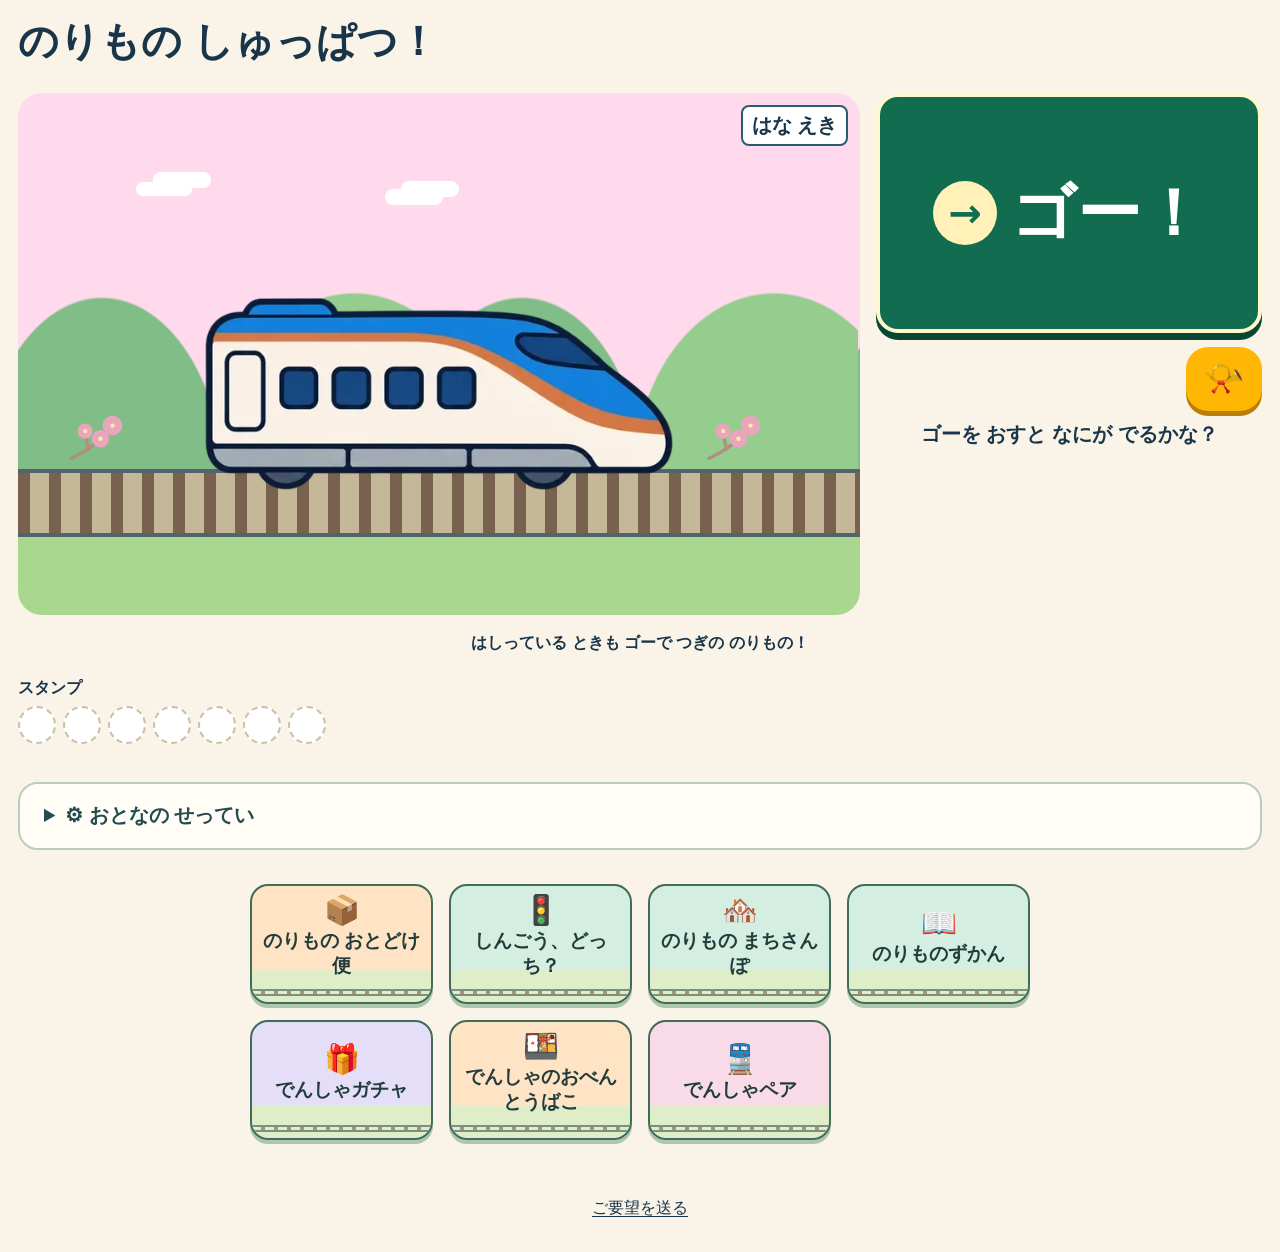
==== index.html @ 31f273cb "Add Japanese and English switching to the new vehicle games" ====
<!doctype html>
<html lang="ja">
<meta charset="utf-8">
<meta name="viewport" content="width=device-width, initial-scale=1">
<meta name="theme-color" content="#f9f4e7">
<title>のりもの しゅっぱつ！</title>
<style>
*{box-sizing:border-box}body{margin:0;background:#f9f4e7;color:#19354a;font-family:Nunito,"Hiragino Maru Gothic ProN","Yu Gothic",sans-serif}main{width:min(100%,720px);margin:auto;padding:20px clamp(14px,4vw,32px)}h1{font-size:clamp(1.55rem,5vw,2.5rem);margin:0 0 14px;font-weight:900}button{font:inherit;font-weight:800;cursor:pointer;touch-action:manipulation}button:focus-visible{outline:3px solid #122c82;outline-offset:3px}.choices{display:grid;grid-template-columns:repeat(3,1fr);gap:8px;margin-bottom:12px}.choices button{min-height:61px;background:#fff;border:2px solid #e9dfcd;border-radius:15px;color:#19354a;font-size:clamp(.84rem,3.4vw,1.12rem)}.choices span{display:block;font-size:1.4rem}.choices [aria-pressed=true]{background:#e4f4ff;border-color:#176f9d}.scene{height:clamp(205px,48vw,350px);position:relative;overflow:hidden;border-radius:24px;background:linear-gradient(var(--sky1,#a7e0ff) 0 68%,var(--ground,#a9d78f) 68%);isolation:isolate}.land{position:absolute;inset:35% 0 26%;background:radial-gradient(ellipse 37% 120% at 20% 105%,#80bd87 78%,transparent 79%),radial-gradient(ellipse 42% 115% at 80% 100%,#95cd8f 79%,transparent 80%);background-size:420px 100%}.cloud{position:absolute;top:17%;left:14%;width:56px;height:14px;border-radius:30px;background:#fff;box-shadow:18px -9px 0 1px #fff,250px 8px 0 1px #fff,266px 0 0 1px #fff}.stop{position:absolute;top:9%;right:5%;background:#fff;border:2px solid #285c73;border-radius:8px;padding:5px 9px;font-weight:800}.road{position:absolute;inset:72% 0 0;background:#506776}.road::after{content:"";position:absolute;top:42%;width:100%;height:4px;background:repeating-linear-gradient(90deg,#ffecaa 0 28px,transparent 28px 53px)}.train .road{background:repeating-linear-gradient(90deg,#78624f 0 12px,#c4b899 12px 31px);bottom:auto;height:13%;border-block:4px solid #52636c}.train .road::after{display:none}.vehicle{position:absolute;width:min(75%,450px);height:32%;left:50%;bottom:24%;transform:translateX(-50%);background:#fff;border-radius:15px 86% 22px 15px / 15px 81% 15px 15px;border:3px solid #233f57;box-shadow:inset 0 -12px #1779bf}.windows{position:absolute;top:26%;left:8%;width:60%;height:30%;background:repeating-linear-gradient(90deg,#254962 0 16%,transparent 16% 21%);border-radius:4px}.door{position:absolute;left:27%;top:16%;width:13%;height:75%;border:2px solid #456071;background:#f9feff;border-radius:4px;overflow:hidden}.door::after{content:"";position:absolute;inset:12% 22% 42%;background:#2b4d63;border-radius:2px}.arrived .door{background:#243e50;box-shadow:inset 7px 0 #afc6cf,inset -7px 0 #afc6cf}.arrived .door::after{display:none}.wheel{display:none;position:absolute;bottom:-15%;width:15%;aspect-ratio:1;background:#233447;border:4px solid #233447;border-radius:50%;box-shadow:inset 0 0 0 4px #a8b7c3}.wheel:first-of-type{left:12%}.wheel:last-of-type{right:12%}.bus .vehicle{width:min(59%,355px);height:39%;border-radius:13px;background:#ffd568;box-shadow:inset 0 -13px #e38b35}.bus .door{left:77%;width:17%}.bus .wheel,.police .wheel{display:block}.police .vehicle{width:min(52%,310px);height:21%;border-radius:26px 26px 12px 12px;box-shadow:inset 0 -15px #24374b}.police .vehicle::before{content:"";position:absolute;z-index:-1;bottom:88%;left:23%;width:53%;height:78%;background:#37546a;border:4px solid white;border-radius:30px 35px 0 0}.police .vehicle::after{content:"";position:absolute;bottom:165%;left:43%;width:16%;height:18%;border-radius:10px 10px 0 0;background:#e03949}.police .windows,.police .door{display:none}.moving .land,.moving .road::after{animation:scroll 1.25s linear infinite}.moving.train .road{animation:rails .25s linear infinite}.moving .stop{visibility:hidden}.moving.police .vehicle::after{animation:blink .66s linear 3}@keyframes scroll{to{background-position:-420px 0}}@keyframes rails{to{background-position:-31px 0}}@keyframes blink{50%{background:#ff9a96}}.decor{position:absolute;inset:0;pointer-events:none}.decor svg{position:absolute;width:clamp(38px,9vw,70px);height:auto}
.decor svg:nth-child(1){left:5%}
.decor svg:nth-child(2){left:37%}
.decor svg:nth-child(3){right:11%}
.decor .sky-detail{top:9%}
.decor .sky-detail:nth-child(2){top:17%}
.decor .ground-detail{bottom:29%}
.decor .ground-detail:nth-child(2){bottom:33%}
.decor .shore-detail{bottom:34%}
.confetti{position:absolute;top:-4%;width:10px;height:14px;border-radius:2px;pointer-events:none;animation-name:fall;animation-timing-function:linear;animation-fill-mode:forwards}@keyframes fall{to{transform:translateY(400px) rotate(560deg)}}.message{text-align:center;font-size:clamp(1.05rem,4.4vw,1.4rem);font-weight:800;margin:11px 0;min-height:1.6em}.go{width:100%;min-height:76px;border:0;border-radius:22px;background:#126c50;color:#fff;font-size:clamp(1.4rem,6vw,2rem);box-shadow:0 5px #084733}.go:disabled{background:#dcebe1;color:#315b4d;box-shadow:none;cursor:default}@media(prefers-reduced-motion:reduce){*,*::after{animation:none!important}}
.sound{display:flex;flex-wrap:wrap;align-items:center;justify-content:center;gap:8px 16px;margin:20px 0 0}.sound button{min-height:44px;padding:0 13px;border:2px solid #e9dfcd;border-radius:12px;background:#fff;color:#19354a}.sound label{display:flex;align-items:center;gap:8px}.sound input{width:clamp(82px,26vw,150px);height:44px;accent-color:#126c50}.sound output{font-variant-numeric:tabular-nums;min-width:3em}
.train-blue .vehicle,.train-red .vehicle{
  background:none;border:0;box-shadow:none;border-radius:0;
}
.train-blue .vehicle{width:min(83%,485px)}
.train-red .vehicle{width:min(86%,500px);height:29%}
.train-blue .vehicle::before,.train-red .vehicle::before{
  content:"";position:absolute;inset:0;
  filter:drop-shadow(0 2px 0 #233f57);
}
.train-blue .vehicle::before{
  clip-path:polygon(0 18%,3% 9%,66% 9%,75% 15%,82% 28%,89% 49%,97% 66%,100% 79%,99% 91%,95% 98%,2% 98%,0 90%);
  background:linear-gradient(#eaf4fc 0 18%,#fff 18% 61%,#1378bd 61% 76%,#fff 76% 83%,#1378bd 83% 88%,#ccd9e2 88%);
}
.train-red .vehicle::before{
  clip-path:polygon(0 17%,3% 4%,63% 4%,71% 13%,79% 34%,87% 55%,96% 68%,100% 79%,99% 90%,94% 97%,2% 97%,0 88%);
  background:linear-gradient(#c72544 0 34%,#f6f5f0 34% 72%,#d24051 72% 78%,#d7dce0 78%);
}
.train-blue .vehicle::after,.train-red .vehicle::after{
  content:"";position:absolute;top:20%;left:69%;width:17%;height:32%;
  background:linear-gradient(155deg,#426879,#163044 60%);
  clip-path:polygon(0 0,34% 5%,70% 48%,100% 100%,25% 71%);
}
.train-red .vehicle::after{top:14%;left:67%;width:16%;height:42%}
.train-blue .windows,.train-red .windows{
  left:5%;top:29%;width:61%;height:24%;
  background:repeating-linear-gradient(90deg,#26485c 0 10%,transparent 10% 15%);
}
.train-red .windows{top:36%;height:21%}
.train-blue .door,.train-red .door{top:19%;height:69%;width:10%}
.train-green .vehicle{width:min(84%,490px);border-radius:14px 95% 22px 14px / 14px 90% 15px 15px;background:linear-gradient(#139e89 0 67%,#ee6195 67% 75%,#f6f9f7 75%);}
.train-green .door{background:#daf5ee}
.train-green.arrived .door{background:#243e50}
.choices .vehicle-preview{height:40px;display:grid;place-items:center}
.vehicle-preview i{display:block;position:relative;width:57px;height:22px;border:2px solid #233f57;background:#fff}
.mini-bus{border-radius:5px;background:linear-gradient(#bbe6f4 0 43%,#ffd568 43%)!important}
.mini-police{border-radius:18px 19px 5px 5px;box-shadow:inset 0 -6px #24374b}
.mini-police::before{content:"";position:absolute;width:13px;height:5px;border-radius:4px;background:#e03949;left:20px;top:-5px}
.mini-bus::after,.mini-police::after{content:"";position:absolute;left:7px;bottom:-6px;width:8px;height:8px;background:#233447;border-radius:50%;box-shadow:31px 0 #233447}
.arrived ~ .go{animation:ready-pulse .65s 2 alternate}
@keyframes ready-pulse{to{box-shadow:0 5px #084733,0 0 0 6px #a9d78f}}
@media (min-width: 680px) {
  main { width: min(100%, 1060px); }
  main > .scene { height: clamp(280px, 43vh, 460px); }
}
@media (min-width: 1050px), (orientation: landscape) and (min-width: 700px){
  main{max-width:1380px;display:grid;grid-template-columns:minmax(230px,320px) minmax(0,1fr);gap:12px 20px;align-content:start}
  main > *{grid-column:1}
  main > .scene{grid-column:2;grid-row:1 / span 5;height:clamp(250px,70dvh,540px)}
}

.tap-sparkle {
  position: fixed;
  z-index: 5;
  pointer-events: none;
  color: #e99b17;
  text-shadow: 0 0 3px white, 0 0 4px white;
  font-size: 26px;
  line-height: 1;
  transform: translate(-50%, -50%);
}
.choices button:disabled{cursor:default;opacity:.72}
.topbar{display:flex;align-items:flex-start;justify-content:space-between;gap:10px}
#lang{min-height:44px;padding:0 14px;border:2px solid #e9dfcd;border-radius:12px;background:#fff;color:#19354a;font-size:.95rem;flex:none}
.go-row{display:flex;gap:clamp(8px,1.5vw,14px);margin-top:12px}
.go-row .go{display:flex;align-items:center;justify-content:center;gap:clamp(8px,2vw,14px);flex:1;width:auto;min-width:0;min-height:92px;padding:10px 8px}
.go-icon{display:grid;place-items:center;flex:none;width:clamp(34px,9vw,46px);aspect-ratio:1;border-radius:50%;background:#fff1b8;color:#126c50;font:900 1.6rem/1 system-ui,sans-serif}
.go:disabled .go-icon{display:none}
.go-row .horn{min-width:0;width:clamp(54px,16vw,72px);flex:none}
.horn{min-width:84px;border:0;border-radius:22px;background:#ffb703;color:#4a3200;font-size:2.1rem;line-height:1;box-shadow:0 5px #b97e06}
.panel{margin:14px 0 0}
.panel h2{font-size:1rem;margin:0 0 7px}
.random-note{text-align:center;font-weight:800;margin:12px 0 0}
.dest{display:flex;flex-wrap:wrap;gap:7px}
.dest button{min-height:48px;padding:6px 12px;border:2px solid #e9dfcd;border-radius:999px;background:#fff;color:#19354a;font-size:.95rem}
.dest button.target{background:#fff3bf;border-color:#d9a514}
.stamps{display:flex;gap:7px;flex-wrap:wrap}
.stamp{width:38px;height:38px;border:2px dashed #cbbfa5;border-radius:50%;display:grid;place-items:center;font-size:1.05rem;background:#fff}
.stamp.done{border-style:solid;border-color:#d9a514;background:#fff3bf}
.speeds{display:grid;grid-template-columns:repeat(3,1fr);gap:8px}
.speeds button{min-height:52px;background:#fff;border:2px solid #e9dfcd;border-radius:15px;color:#19354a;font-size:1rem}
.speeds [aria-pressed=true]{background:#e4f4ff;border-color:#176f9d}
.tunnel{
  position:absolute;inset:0;z-index:1;pointer-events:none;opacity:0;
  background:
    linear-gradient(180deg,#434a60 0 8%,transparent 8%),
    linear-gradient(180deg,#32394c 0 72%,#303740 72% 85%,#252b37 85%);
}
.train.moving .vehicle{z-index:2}
.train.moving .tunnel{animation:tunnel-shade var(--trip-time,12s) ease-in-out both}
@keyframes tunnel-shade{
  0%,35%,76%,100%{opacity:0}
  44%,66%{opacity:.94}
}
.arrived ~ .go-row .go{animation:ready-pulse .65s 2 alternate}
.train-yellow .vehicle{width:min(83%,485px);background:none;border:0;box-shadow:none;border-radius:0}
.train-yellow .vehicle::before{content:"";position:absolute;inset:0;filter:drop-shadow(0 2px 0 #233f57);clip-path:polygon(0 18%,3% 9%,66% 9%,75% 15%,82% 28%,89% 49%,97% 66%,100% 79%,99% 91%,95% 98%,2% 98%,0 90%);background:linear-gradient(#ffe14d 0 52%,#fff 52% 64%,#2050a0 64% 76%,#f5c81e 76%)}
.train-yellow .vehicle::after{content:"";position:absolute;top:20%;left:69%;width:17%;height:32%;background:linear-gradient(155deg,#426879,#163044 60%);clip-path:polygon(0 0,34% 5%,70% 48%,100% 100%,25% 71%)}
.train-yellow .windows{left:5%;top:29%;width:61%;height:24%;background:repeating-linear-gradient(90deg,#26485c 0 10%,transparent 10% 15%)}
.train-yellow .door{top:19%;height:69%;width:10%}

.choices { grid-template-columns: repeat(2, minmax(0, 1fr)); margin-top: 16px; }
.choices button { min-width: 0; min-height: 96px; padding: 8px 5px; }
.bus-mint .vehicle { background: #b4e8d2; box-shadow: inset 0 -13px #348675; }
.bus-berry .vehicle { background: #f5bfd8; box-shadow: inset 0 -13px #b3507f; }
.police .vehicle::before {
  z-index: auto; bottom: 82%; left: 21%; width: 56%; height: 65%;
  border: 0; border-radius: 18px 24px 0 0;
  background: linear-gradient(90deg,#416378 0 43%,#fff 43% 52%,#416378 52% 100%);
  clip-path: polygon(17% 0,70% 0,100% 100%,0 100%);
}
.police .vehicle::after { bottom: 145%; }
.ambulance .vehicle { width: min(58%, 330px); height: 31%; border-radius: 12px 28px 9px 9px; box-shadow: inset 0 -10px #e13c50; }
.ambulance .wheel { display: block; }
.ambulance .windows { left: 73%; width: 19%; background: #37546a; }
.ambulance .door { left: 8%; width: 21%; }
.ambulance .vehicle::before { content: "+"; position: absolute; left: 43%; top: 8%; color: #cf3047; font-size: clamp(20px,5vw,38px); font-weight: 900; }
.ambulance .vehicle::after { content: ""; position: absolute; bottom: 100%; left: 40%; width: 20%; height: 12%; border-radius: 8px 8px 0 0; background: #e03949; }
.moving.ambulance .vehicle::after { animation: blink .66s linear infinite; }
.plane .vehicle { width: min(72%,440px); height: 18%; border-radius: 20px 55% 45% 12px; box-shadow: inset 0 -8px #679cde; }
.plane .door { display: none; }
.plane .vehicle::before { content: ""; position: absolute; left: 1%; bottom: 85%; width: 19%; height: 105%; background: #679cde; clip-path: polygon(0 0,40% 0,100% 100%,25% 100%); }
.plane .vehicle::after { content: ""; position: absolute; left: 35%; top: 52%; width: 34%; height: 106%; background: #679cde; clip-path: polygon(40% 0,100% 0,48% 100%,0 100%); }
.scene { container-type: size; }
.scene:is(.plane,.helicopter) { background: #bce9ff; }
:is(.plane,.helicopter) :is(.road,.land,.cloud,.decor) { display: none; }
/* The aircraft stays in place while nearby clouds pass faster than the ground. */
.air-landscape { display: none; position: absolute; inset: 0; pointer-events: none; }
:is(.plane,.helicopter) .air-landscape { display: block; }
.air-landscape::before,.air-landscape::after {
  content: ""; position: absolute; inset: 0;
}
.air-landscape::before {
  background: url('assets/go-air-panorama.webp') 0 100% / 250% 126% no-repeat;
}
.air-landscape[data-route="snow"]::before { background-image: url('assets/go-air-snow.webp'); }
.air-landscape[data-route="sunset"]::before { background-image: url('assets/go-air-sunset.webp'); }
.helicopter .air-landscape::before { background-size: 290% 140%; }
.air-landscape::after {
  background:
    radial-gradient(ellipse 60px 15px at 99px 45px, #fff 98%, transparent 100%),
    radial-gradient(ellipse 26px 23px at 83px 34px, #fff 98%, transparent 100%),
    radial-gradient(ellipse 29px 18px at 119px 39px, #fff 98%, transparent 100%),
    radial-gradient(ellipse 47px 12px at 299px 108px, #f4fbff 98%, transparent 100%),
    radial-gradient(ellipse 25px 19px at 283px 101px, #f4fbff 98%, transparent 100%);
  background-size: 400px 132px;
  background-repeat: repeat-x;
  background-position: 0 0;
  top: 5%;
}
.plane { --air-cloud-time: 3.6s; }
.helicopter { --air-cloud-time: 5.6s; }
:is(.plane,.helicopter).moving .air-landscape::before {
  animation: air-route var(--trip-time,12s) linear both;
}
:is(.plane,.helicopter).arrived .air-landscape::before { background-position: 100% 100%; }
:is(.plane,.helicopter):is(.moving,.arrived) .air-landscape::after {
  animation: air-clouds var(--air-cloud-time) linear infinite;
}
:is(.plane,.helicopter).arrived .air-landscape::after { animation-play-state: paused; }
@media (prefers-reduced-motion: reduce) {
  :is(.plane,.helicopter) .air-landscape::before,
  :is(.plane,.helicopter) .air-landscape::after { animation: none !important; }
}
@keyframes air-route { to { background-position: 100% 100%; } }
@keyframes air-clouds { to { background-position: -400px 0; } }
.scene:is(.plane,.helicopter) .vehicle { bottom: 53%; }
:is(.plane,.helicopter) .vehicle .vehicle-art { max-height: clamp(70px, 22dvh, 145px); }

:is(.fire,.garbage,.excavator,.delivery) .vehicle {
  width:min(61%,360px);height:30%;border-radius:12px 26px 10px 10px;
  background:linear-gradient(90deg,var(--work-paint) 0 70%,#f8fafb 70%);
  box-shadow:inset 0 -8px var(--work-trim);
}
:is(.fire,.garbage,.excavator,.delivery) .wheel{display:block}
:is(.fire,.garbage,.excavator,.delivery) .door{display:none}
:is(.fire,.garbage,.excavator,.delivery) .windows{left:75%;width:16%;background:#37546a}
.fire{--work-paint:#e33c50;--work-trim:#9a2740}
.garbage{--work-paint:#62b587;--work-trim:#357a59}
.excavator{--work-paint:#ffca54;--work-trim:#a56c20}
.delivery{--work-paint:#80b5f3;--work-trim:#467caf}
.fire .vehicle::before,.excavator .vehicle::before{
  content:"";position:absolute;transform-origin:10% 50%;bottom:90%;left:12%;
  width:55%;height:13%;border:2px solid #425267;border-radius:5px;transition:transform .35s ease;
}
.fire .vehicle::before{background:repeating-linear-gradient(90deg,#edf0f3 0 8px,#727f8d 8px 11px)}
.excavator .vehicle::before{background:#ffca54;transform:rotate(-18deg)}
.fire.work-active .vehicle::before{transform:rotate(-32deg)}
.excavator.work-active .vehicle::before{transform:rotate(17deg)}
#work-effect{display:none;position:absolute;bottom:43%;left:70%;font-size:clamp(24px,6vw,48px);z-index:2}
:is(.garbage,.excavator,.delivery,.dump,.mixer).work-active #work-effect{
  display:block;animation:work-pop .65s ease-out both
}
.garbage.work-active #work-effect{animation-direction:reverse}
@keyframes work-pop{from{transform:translate(-24px,15px) scale(.5)}to{transform:translate(15px,-12px) scale(1)}}
#work-action:not([hidden]){width:100%;min-height:48px;margin:0 0 12px;border:2px solid #176f9d;border-radius:14px;background:#e4f4ff;color:#19354a}
@media(prefers-reduced-motion:reduce){.vehicle::before{transition:none!important}}

.choices .vehicle-preview { height: 49px; margin-bottom: 3px; }
.vehicle-preview img { width: min(100%, 92px); height: 49px; object-fit: contain; }
.vehicle-art[hidden] { display: none; }
:is(.plane,.police,.delivery,.helicopter,.bus) .vehicle {
  width: min(76%, 480px);
  height: auto;
  background: none;
  border: 0;
  box-shadow: none;
}
:is(.plane,.police,.delivery,.helicopter,.bus) .vehicle > :not(.vehicle-art),
:is(.plane,.police,.delivery,.helicopter,.bus) .vehicle::before,
:is(.plane,.police,.delivery,.helicopter,.bus) .vehicle::after { display: none; }
.vehicle-art { display: block; width: 100%; max-height: clamp(88px, 30vw, 196px); object-fit: contain; }

.feedback { margin-top: 24px; text-align: center; }
.feedback a { display: inline-flex; align-items: center; justify-content: center; min-height: 44px; padding: 6px 16px; color: inherit; text-underline-offset: 3px; }
.feedback a:focus-visible { outline: 2px solid currentColor; outline-offset: 2px; border-radius: 6px; }

/* Keep play and primary touch controls side by side on landscape tablets. */
@media (orientation: landscape) and (min-width: 740px) and (min-height: 360px) {
main { width: 100%; max-width: 1380px; padding: 14px 18px 22px; display: grid; grid-template-columns: minmax(0, 1fr) minmax(245px, 31%); grid-template-rows: auto auto auto auto auto; gap: 10px 16px; align-items: start; }
main > * { grid-column: 1 / -1; }
main > .topbar { grid-row: 1; }
main > .scene { grid-column: 1; grid-row: 2 / 6; height: 100%; min-height: clamp(250px, 53dvh, 500px); align-self: stretch; }
main > :is(.go-row, .choices, .message, #work-action) { grid-column: 2; margin: 0; }
main > .go-row { grid-row: 2; }
main > .choices { grid-row: 3; grid-template-columns: repeat(2,minmax(0,1fr)); gap: 8px; }
main > .message { grid-row: 4; font-size: clamp(15px,2vw,20px); }
main > #work-action { grid-row: 5; min-height: 48px; }
.go-row .go { min-height: 64px; font-size: clamp(20px,2.6vw,30px); }
.choices button { min-height: 72px; padding: 5px; font-size: clamp(13px,1.55vw,17px); }
.choices .vehicle-preview { height: 34px; }
.choices .vehicle-preview img { max-height: 34px; }
main > .random-note { margin: 8px 0 0; }
main > nav.hiiro-links { width: 100%; }
}
@media (orientation: landscape) and (740px <= width) and (360px <= height <= 520px) {
  main { gap: 7px 12px; padding: 10px 14px 16px; }
  .topbar h1 { margin-bottom: 0; font-size: clamp(22px, 4vw, 33px); }
  .go-row .go { min-height: 54px; padding-block: 4px; }
  .go-row .horn { font-size: 1.6rem; }
  .choices button { height: 71px; min-height: 0; padding: 4px; }
  .choices button .vehicle-preview { height: 28px; margin-bottom: 2px; }
  .choices .vehicle-preview img { max-height: 28px; }
  .choices button :is(.vehicle-name, #work-label, #air-label) { font-size: 13px; }
  main > .scene { min-height: 205px; }
}
/* Illustrated vehicles share the scene's existing motion and wheel baseline. */
.scene:is(.train,.fire,.ambulance,.ladder,.garbage,.excavator,.dump,.mixer) .vehicle {
  width: min(78%, 485px);
  height: auto;
  background: none;
  border: 0;
  box-shadow: none;
}
.scene:is(.train,.fire,.ambulance,.ladder,.garbage,.excavator,.dump,.mixer) .vehicle > :not(.vehicle-art),
.scene:is(.train,.fire,.ambulance,.ladder,.garbage,.excavator,.dump,.mixer) .vehicle::before,
.scene:is(.train,.fire,.ambulance,.ladder,.garbage,.excavator,.dump,.mixer) .vehicle::after { display: none; }
.scene:is(.train,.fire,.ambulance,.ladder,.garbage,.excavator,.dump,.mixer) .vehicle-art { max-height: clamp(75px, 30dvh, 192px); }
.scene:is(.fire,.ladder).work-active #work-effect {
  display: block;
  animation: work-pop .65s ease-out both;
}
@media (prefers-reduced-motion: no-preference) {
  .excavator.work-active .vehicle-art {
    transform-origin: 68% 90%;
    animation: scoop .65s ease-in-out;
  }
  @keyframes scoop { 50% { transform: rotate(5deg); } }
}
#scene-tap { position: absolute; inset: 0; width: 100%; height: 100%; padding: 0; border: 0; background: transparent; z-index: 4; border-radius: inherit; }
#scene-tap:focus-visible { outline: 3px solid #122c82; outline-offset: -5px; }
#scene-tap.work-ready { box-shadow: inset 0 0 0 4px #ffdf62; }
#work-picker { width: min(96vw, 680px); max-height: 90dvh; color: #19354a; border: 2px solid #bedce4; border-radius: 24px; background: #fffaf0; padding: 12px; }
#work-picker::backdrop { background: #17365980; }
.work-picker-header { display: flex; align-items: center; justify-content: space-between; gap: 8px; margin-bottom: 9px; }
.work-picker-header h2 { font-size: clamp(16px, 3vw, 23px); margin: 0; }
#close-work-picker { border: 0; background: #dff1fb; min-width: 44px; min-height: 44px; border-radius: 14px; font-size: 22px; }
#work-options { display: grid; grid-template-columns: repeat(3, minmax(0, 1fr)); gap: 7px; }
#work-options button { display: grid; place-items: center; align-content: center; gap: 3px; min-height: 74px; border-radius: 12px; border: 2px solid #dce9e6; background: white; color: #19354a; font-size: clamp(11px, 2.1vw, 16px); padding: 4px; }
#work-options img, .random-icon { width: 100%; height: 42px; object-fit: contain; }
.random-icon { font-size: 25px; line-height: 42px; text-align: center; }
@media (orientation: landscape) and (min-width: 620px) { #work-options { grid-template-columns: repeat(5, minmax(0, 1fr)); } }
.scene:is(.plane,.helicopter) .vehicle { bottom: 34%; z-index: 2; }
.scene .stop { visibility: visible; z-index: 3; top: 12px; right: 12px; max-width: calc(100% - 24px); font-size: clamp(14px, 2vw, 20px); }

/* One large primary control, reachable even before arrival. */
.go-row{align-items:stretch}.go-row .go{min-height:138px;font-size:clamp(38px,6vw,64px);border:4px solid #fff8cf;box-shadow:0 7px #084733}.go-icon{width:64px;font-size:40px}.go-row .horn{width:76px}.go:active{transform:translateY(4px);box-shadow:0 3px #084733}
.hiiro-links .book{--banner-color:#d4eee1}
@media (orientation:landscape) and (min-width:740px){main > .scene{grid-row:2 / 6;min-height:clamp(290px,58dvh,530px)}main > .go-row{grid-row:2 / 4;flex-wrap:wrap;align-self:stretch}.go-row .go{flex-basis:100%;min-height:clamp(150px,30dvh,240px)}.go-row .horn{min-height:64px;margin-left:auto}main > .message{grid-row:4}main > #work-action{grid-row:5}}
</style>
<link rel="stylesheet" href="./assets/train-game-links.css">
<link rel="stylesheet" href="./assets/toddler-controls.css?v=3"><script src="./assets/toddler-controls.js?v=2" defer></script>
<main>
<div class="topbar"><h1 id="title">のりもの しゅっぱつ！</h1><button type="button" id="lang">English</button></div>
<div id="scene" class="scene train train-blue">
<div class="air-landscape" aria-hidden="true"></div><div class="cloud"></div><div class="land"></div><div class="decor" id="decor" aria-hidden="true"></div><div class="road"></div><div id="stop" class="stop"></div><span id="work-effect" aria-hidden="true"></span>
<div class="vehicle"><img class="vehicle-art" alt="" hidden><div class="windows"></div><div class="door"></div><i class="wheel"></i><i class="wheel"></i></div>
<div class="tunnel" aria-hidden="true"></div>
<button type="button" id="scene-tap" aria-label="のりものを タップ"></button>
</div>
<div class="go-row"><button type="button" class="go" id="go"><span class="go-icon" aria-hidden="true">→</span><span id="go-label">しゅっぱつ！</span></button><button type="button" class="horn" id="horn" aria-label="ラッパ">📯</button></div>
<p class="message" id="message" role="status"></p>
<button type="button" id="work-action" hidden></button>

<p class="random-note" id="random-note">いきさきは ランダム！どこに つくかは おたのしみ</p>
<div class="panel"><h2 id="stamps-label">スタンプ</h2><div class="stamps" id="stamps"></div></div>
<div class="panel"><h2 id="speed-label">はやさ</h2><div class="speeds" id="speeds"><button type="button" data-speed="slow" aria-pressed="false">🐢 <span class="speed-name">ゆっくり</span></button><button type="button" data-speed="normal" aria-pressed="true">🚃 <span class="speed-name">ふつう</span></button><button type="button" data-speed="fast" aria-pressed="false">🚀 <span class="speed-name">はやい</span></button></div></div>
<div class="sound" aria-label="おとの せってい">
<button type="button" id="mute" aria-label="おとを けす" aria-pressed="false">🔊 おとオン</button>
<label for="volume"><span id="volume-label">おんりょう</span> <input id="volume" type="range" min="0" max="100" value="40"></label>
<output id="volume-value" for="volume">40%</output>
</div>
<nav class="hiiro-links" aria-label="ほかのでんしゃゲーム">
  <a class="bento" href="./delivery/"><span class="banner-icon" aria-hidden="true">📦</span><span id="delivery-link-label">のりもの おとどけ便</span></a>
  <a class="book" href="./train-switch/"><span class="banner-icon" aria-hidden="true">🚦</span><span id="switch-link-label">しんごう、どっち？</span></a>
<a class="book" href="./town/"><span class="banner-icon" aria-hidden="true">🏘️</span><span id="town-link-label">のりもの まちさんぽ</span></a>
<a class="book" href="./vehicle-book/"><span class="banner-icon" aria-hidden="true">📖</span><span id="book-link-label">のりものずかん</span></a>
  <a class="gacha" href="./train-gacha/"><span class="banner-icon" aria-hidden="true">🎁</span><span id="gacha-link-label">でんしゃガチャ</span></a>
  <a class="bento" href="./train-bento/"><span class="banner-icon" aria-hidden="true">🍱</span><span id="bento-link-label">でんしゃのおべんとうばこ</span></a>
  <a class="pairs" href="./train-pairs/"><span class="banner-icon" aria-hidden="true">🚆</span><span id="pairs-link-label">でんしゃペア</span></a>
</nav>
<footer class="feedback"><a id="feedback-link" href="https://clubs.place/f/fS6twrevaLxr9ZI38eKpOUpW" target="_blank" rel="noopener noreferrer">ご要望を送る</a></footer>
</main>
<script>
const routes = {
  train: { name: 'しんかんせん', stops: ['はな えき', 'にじ えき', 'ほし えき', 'うみ えき', 'もり えき', 'ゆき えき', 'つき えき'] },
  bus: { name: 'バス', stops: ['こうえんまえ', 'パンやさんまえ', 'どうぶつえんまえ', 'としょかんまえ', 'みなとまえ'] },
  police: { name: 'パトカー', stops: ['こうばん', 'まちの ひろば', 'こうえん'] },
  ambulance: { name: 'きゅうきゅうしゃ', stops: ['まちの びょういん', 'こども びょういん', 'うみべの びょういん'] },
  helicopter: { name: 'ヘリコプター', stops: ['まちの ヘリポート', 'やまの ヘリポート', 'うみべの ヘリポート'] },
  plane: { name: 'ひこうき', stops: ['にじ くうこう', 'うみ くうこう', 'やま くうこう'] },
  fire: { name: 'しょうぼうしゃ', stops: ['まちの しょうぼうしょ', 'ひがし しょうぼうしょ'] },
  ladder: { name: 'はしごしゃ', stops: ['まちの しょうぼうしょ', 'ひがし しょうぼうしょ'] },
  garbage: { name: 'ごみしゅうしゅうしゃ', stops: ['まちの ごみステーション', 'こうえんの ごみステーション'] },
  excavator: { name: 'ショベルカー', stops: ['まちの こうじげんば', 'やまの こうじげんば'] },
  dump: { name: 'ダンプカー', stops: ['まちの こうじげんば', 'やまの こうじげんば'] },
  mixer: { name: 'ミキサーしゃ', stops: ['まちの こうじげんば', 'やまの こうじげんば'] },
  delivery: { name: 'たくはいトラック', stops: ['あかい おうち', 'あおい おうち'] },
};
const enNames = { helicopter: 'Helicopter', plane: 'Airplane', train: 'Shinkansen', bus: 'Bus', police: 'Police Car', fire: 'Fire Engine', ladder: 'Ladder Truck', garbage: 'Garbage Truck', excavator: 'Excavator', dump: 'Dump Truck', mixer: 'Mixer Truck', delivery: 'Delivery Truck', ambulance: 'Ambulance' };
const enStops = {
  train: ['Flower Station', 'Rainbow Station', 'Star Station', 'Sea Station', 'Forest Station', 'Snow Station', 'Moon Station'],
  bus: ['Park', 'Bakery', 'Zoo', 'Library', 'Harbor'],
  police: ['Police Box', 'Town Plaza', 'Park'],
  ambulance: ['Town Hospital', 'Children’s Hospital', 'Seaside Hospital'],
  helicopter: ['City Heliport', 'Mountain Heliport', 'Seaside Heliport'],
  plane: ['Rainbow Airport', 'Sea Airport', 'Mountain Airport'],
  fire: ['Town Fire Station', 'East Fire Station'],
  ladder: ['Town Fire Station', 'East Fire Station'],
  garbage: ['Town Collection Point', 'Park Collection Point'],
  excavator: ['Town Construction Site', 'Mountain Construction Site'],
  dump: ['Town Construction Site', 'Mountain Construction Site'],
  mixer: ['Town Construction Site', 'Mountain Construction Site'],
  delivery: ['Red House', 'Blue House'],
};
const L = {
  ja: { title: 'のりもの しゅっぱつ！', choose: 'のりものを えらぶ', volume: 'おんりょう', sound: 'おとの せってい', on: '🔊 おとオン', off: '🔇 おとオフ', go: 'ゴー！', going: 'はしってるよ', flying: 'とんでるよ' },
  en: { title: 'Vehicles, Go!', choose: 'Choose a vehicle', volume: 'Volume', sound: 'Sound settings', on: '🔊 Sound on', off: '🔇 Sound off', go: 'Go!', going: 'On the way…', flying: 'Flying…' },
};
let lang = 'ja';
try { if (localStorage.getItem('norimono-lang') === 'en') lang = 'en'; } catch {}
const langButton = document.querySelector('#lang');
const scenery = {
  'まちの ヘリポート': { sky: '#a7e0ff', ground: '#9ecb93', deco: ['town', 'cloud', 'tree'] },
  'やまの ヘリポート': { sky: '#bde7ff', ground: '#8db881', deco: ['mountain', 'cloud', 'pine'] },
  'うみべの ヘリポート': { sky: '#c5ecff', ground: '#8ec5eb', deco: ['waves', 'cloud', 'boat'] },
  'はな えき': { sky: '#ffd9ec', ground: '#a9d78f', deco: ['blossom', 'flowers', 'blossom'] },
  'にじ えき': { sky: '#aee7ff', ground: '#a9d78f', deco: ['rainbow', 'cloud', 'rainbow'] },
  'ほし えき': { sky: '#7d7fd6', ground: '#7fae7a', deco: ['star', 'spark', 'star'] },
  'うみ えき': { sky: '#a7e0ff', ground: '#4db2e8', deco: ['waves', 'waves', 'boat'] },
  'もり えき': { sky: '#bfe8c9', ground: '#6db56d', deco: ['pine', 'tree', 'mushroom'] },
  'ゆき えき': { sky: '#e8f4ff', ground: '#ffffff', deco: ['snow', 'snowman', 'snow'] },
  'つき えき': { sky: '#2c3e70', ground: '#5d7a5d', deco: ['moon', 'star', 'spark'] },
  'こうえんまえ': { sky: '#a7e0ff', ground: '#a9d78f', deco: ['tree', 'slide', 'flowers'] },
  'パンやさんまえ': { sky: '#ffe9c9', ground: '#c9a876', deco: ['bakery', 'tree', 'flowers'] },
  'どうぶつえんまえ': { sky: '#ffe9a8', ground: '#a9d78f', deco: ['zoo', 'tree', 'pine'] },
  'としょかんまえ': { sky: '#d9e6ff', ground: '#a9d78f', deco: ['library', 'tree', 'flowers'] },
  'みなとまえ': { sky: '#a7e0ff', ground: '#4db2e8', deco: ['pier', 'boat', 'waves'] },
  'こうばん': { sky: '#a7e0ff', ground: '#b9b9b9', deco: ['police', 'town', 'tree'] },
  'まちの ひろば': { sky: '#a7e0ff', ground: '#a9d78f', deco: ['fountain', 'cloud', 'balloon'] },
  'こうえん': { sky: '#a7e0ff', ground: '#a9d78f', deco: ['tree', 'pond', 'flowers'] },
  'まちの びょういん': { sky: '#bde7ff', ground: '#a9d78f', deco: ['hospital', 'tree', 'cloud'] },
  'こども びょういん': { sky: '#bde7ff', ground: '#a9d78f', deco: ['hospital', 'tree', 'cloud'] },
  'うみべの びょういん': { sky: '#bde7ff', ground: '#a9d78f', deco: ['hospital', 'tree', 'cloud'] },
  'にじ くうこう': { sky: '#bde7ff', ground: '#a9d78f', deco: ['cloud', 'cloud', 'mountain'] },
  'うみ くうこう': { sky: '#bde7ff', ground: '#a9d78f', deco: ['cloud', 'cloud', 'mountain'] },
  'やま くうこう': { sky: '#bde7ff', ground: '#a9d78f', deco: ['cloud', 'cloud', 'mountain'] },
  'まちの しょうぼうしょ': { sky: '#bde7ff', ground: '#a9d78f', deco: ['fire', 'tree', 'cloud'] },
  'ひがし しょうぼうしょ': { sky: '#bde7ff', ground: '#a9d78f', deco: ['fire', 'tree', 'cloud'] },
  'まちの ごみステーション': { sky: '#bde7ff', ground: '#a9d78f', deco: ['bins', 'tree', 'cloud'] },
  'こうえんの ごみステーション': { sky: '#bde7ff', ground: '#a9d78f', deco: ['bins', 'tree', 'cloud'] },
  'まちの こうじげんば': { sky: '#bde7ff', ground: '#a9d78f', deco: ['cone', 'tree', 'cloud'] },
  'やまの こうじげんば': { sky: '#bde7ff', ground: '#a9d78f', deco: ['cone', 'tree', 'cloud'] },
  'あかい おうち': { sky: '#bde7ff', ground: '#a9d78f', deco: ['house', 'tree', 'cloud'] },
  'あおい おうち': { sky: '#bde7ff', ground: '#a9d78f', deco: ['house', 'tree', 'cloud'] },
};
const skyDetails = new Set(['cloud', 'rainbow', 'star', 'spark', 'snow', 'moon', 'balloon']);
const shoreDetails = new Set(['boat', 'waves', 'pier']);
const scene = document.querySelector('#scene');
const vehicleArt = scene.querySelector('.vehicle-art');
const vehicleArtPaths = {
  plane: 'assets/plane.webp',
  helicopter: 'assets/go-helicopter.webp',
  police: 'assets/police.webp',
  fire: 'assets/go-fire-engine.webp',
  ambulance: 'assets/go-ambulance.webp',
  ladder: 'assets/go-ladder-truck.webp',
  garbage: 'assets/go-garbage-truck.webp',
  excavator: 'assets/go-excavator.webp',
  dump: 'assets/go-dump.webp',
  mixer: 'assets/go-mixer.webp',
};
const decor = document.querySelector('#decor');
let celebration = false;
const stopLabel = document.querySelector('#stop');
const message = document.querySelector('#message');
const go = document.querySelector('#go');
const goLabel = document.querySelector('#go-label');
const choices = document.querySelectorAll('[data-kind]');

const workActions = {
  fire: { ja: 'みずを だす', en: 'Spray water', icon: '💦' },
  ladder: { ja: 'はしごを のばす', en: 'Raise ladder', icon: '🪜' },
  garbage: { ja: 'ごみを あつめる', en: 'Collect trash', icon: '🗑️' },
  excavator: { ja: 'つちを すくう', en: 'Scoop soil', icon: '🟤' },
  dump: { ja: 'つちを おろす', en: 'Unload soil', icon: '🪨' },
  mixer: { ja: 'ぐるぐる まわす', en: 'Mix concrete', icon: '🌀' },
  delivery: { ja: 'にもつを とどける', en: 'Deliver package', icon: '📦' },
};
const workKinds = ['police', 'ambulance', ...Object.keys(workActions)];
const workAction = document.querySelector('#work-action');
const workEffect = document.querySelector('#work-effect');
const sceneTap = document.querySelector('#scene-tap');
let lastTapSound = -Infinity;
function tapVehicle() {
  const action = workActions[kind];
  if (performance.now() - lastTapSound > 150) {
    lastTapSound = performance.now();
    prepareAudio()?.then(() => playSound([[440, 580, 0, .12, 'triangle']])).catch(() => {});
  }
  if (!action) return;
  workEffect.textContent = action.icon;
  scene.classList.remove('work-active');
  void scene.offsetWidth;
  scene.classList.add('work-active');
}
workAction.addEventListener('click', tapVehicle);
sceneTap.addEventListener('click', tapVehicle);
const airLandscape = scene.querySelector('.air-landscape');
const airRoutes = ['coast', 'snow', 'sunset'];
const progress = Object.fromEntries(Object.keys(routes).map(vehicle => [vehicle, 0]));
let kind = 'train';
let phase = 'ready';
const trainVariants = [
  { id: 'blue', name: 'あおい しんかんせん', en: 'Blue Shinkansen' },
  { id: 'red', name: 'あかい しんかんせん', en: 'Red Shinkansen' },
  { id: 'green', name: 'みどりの しんかんせん', en: 'Green Shinkansen' },
  { id: 'yellow', name: 'きいろい しんかんせん', en: 'Yellow Shinkansen' },
];
const artVariants = {
  bus: ['bus-gold', 'bus-mint', 'bus-berry'],
  delivery: ['delivery', 'delivery-blue'],
};
const currentArt = Object.fromEntries(Object.entries(artVariants).map(([vehicle, variants]) => [vehicle, variants[0]]));
let trainVariant;
let arrival;

const mute = document.querySelector('#mute');
const volume = document.querySelector('#volume');
const volumeValue = document.querySelector('#volume-value');
const departureSirens = [
  [[420, 760, 0, .32], [760, 420, .32, .32]],
  [[500, 890, 0, .27], [890, 500, .27, .36]],
  [[650, 460, 0, .28], [460, 730, .28, .31]],
];
const arrivalSound = [[660, 660, 0, .14], [523, 523, .17, .20]];
const doorChime = [[880, 880, 0, .16], [660, 660, .18, .26]];
const fanfare = [[523, 523, 0, .16], [659, 659, .16, .16], [784, 784, .32, .16], [1047, 1047, .48, .36]];
function celebrate() {
  const colors = ['#ff6b81', '#ffd166', '#4db2e8', '#7bc96f', '#c792ea'];
  for (let i = 0; i < 26; i++) {
    const piece = document.createElement('i');
    piece.className = 'confetti';
    piece.style.left = Math.random() * 100 + '%';
    piece.style.background = colors[i % colors.length];
    piece.style.animationDuration = (2.2 + Math.random() * 1.4) + 's';
    piece.style.animationDelay = (Math.random() * .5) + 's';
    scene.appendChild(piece);
    setTimeout(() => piece.remove(), 4600);
  }
}
let audio;
let master;
let muted = false;
let travelSound;
let tripDuration = 12;
const speeds = { slow: 15, normal: 12, fast: 10 };
let speed = 'normal';
let stamps = { train: [], bus: [], police: [] };
let yellowUnlocked = false;
try {
  const saved = JSON.parse(localStorage.getItem('norimono-stamps') || 'null');
  if (saved) stamps = saved;
  yellowUnlocked = localStorage.getItem('norimono-yellow') === '1';
} catch {}
for (const k of Object.keys(routes)) {
  if (!Array.isArray(stamps[k]) || stamps[k].length !== routes[k].stops.length) stamps[k] = routes[k].stops.map(() => false);
}
function saveStamps() { try { localStorage.setItem('norimono-stamps', JSON.stringify(stamps)); } catch {} }
const T = {
  ja: { random: 'はしっている ときも ゴーで つぎの のりもの！', stamps: 'スタンプ', speed: 'はやさ', horn: 'ラッパ', slow: 'ゆっくり', normal: 'ふつう', fast: 'はやい' },
  en: { random: 'Press Go anytime for another vehicle!', stamps: 'Stamps', speed: 'Speed', horn: 'Horn', slow: 'Slow', normal: 'Normal', fast: 'Fast' },
};
const horn = document.querySelector('#horn');
horn.addEventListener('click', () => {
  try {
    prepareAudio()?.then(() => {
      if (kind === 'train') playSound([[392, 392, 0, .45, 'triangle'], [494, 494, 0, .45, 'triangle']]);
      else if (kind === 'bus' || kind === 'plane' || kind === 'helicopter') playSound([[415, 415, 0, .15, 'triangle'], [415, 415, .22, .15, 'triangle']]);
      else playSound([[700, 1250, 0, .32, 'sawtooth'], [1250, 700, .34, .32, 'sawtooth']]);
    }).catch(() => {});
  } catch {}
});
document.querySelector('#speeds').addEventListener('click', e => {
  const b = e.target.closest('[data-speed]');
  if (!b) return;
  speed = b.dataset.speed;
  render();
});
function renderPanels() {
  document.querySelector('#stamps').innerHTML = stamps[kind].map(done =>
    '<span class="stamp' + (done ? ' done' : '') + '">' + (done ? '⭐' : '') + '</span>').join('');
  document.querySelectorAll('#speeds [data-speed]').forEach(b => b.setAttribute('aria-pressed', String(b.dataset.speed === speed)));
}
function stopTravelSound() {
  if (!travelSound) return;
  travelSound.disconnect();
  travelSound = undefined;
}

function playTravelSound(vehicle) {
  stopTravelSound();
  const bus = vehicle === 'bus' || workKinds.includes(vehicle);
  const now = audio.currentTime;
  const end = now + tripDuration;
  const pf = 12 / tripDuration;
  const mix = audio.createGain();
  travelSound = mix;
  mix.gain.setValueAtTime(0, now);
  mix.gain.linearRampToValueAtTime(.8, now + .24);
  mix.gain.setValueAtTime(.8, end - .48);
  mix.gain.linearRampToValueAtTime(0, end);
  mix.connect(master);

  const samples = audio.createBuffer(1, Math.ceil(audio.sampleRate * tripDuration), audio.sampleRate);
  const data = samples.getChannelData(0);
  let rumble = 0;
  for (let i = 0; i < data.length; i++) {
    rumble = .88 * rumble + .12 * (Math.random() * 2 - 1);
    const t = i / audio.sampleRate;
    const pulse = bus ? .65 + .35 * Math.sin(2 * Math.PI * (16 * t + 2 * t * t)) : 1;
    data[i] = rumble * pulse;
  }
  const noise = audio.createBufferSource();
  noise.buffer = samples;
  const filter = audio.createBiquadFilter();
  filter.type = 'lowpass';
  filter.frequency.setValueAtTime((bus ? 190 : 460) * pf, now);
  filter.frequency.linearRampToValueAtTime((bus ? 470 : 1300) * pf, end - .45);
  noise.connect(filter);
  filter.connect(mix);
  noise.start(now);

  const harmonics = (bus ? [[43, 94, .32], [86, 188, .10]] : [[96, 410, .16], [192, 820, .045]]).map(([l, h, lv]) => [l * pf, h * pf, lv]);
  for (const [low, high, level] of harmonics) {
    const tone = audio.createOscillator();
    const gain = audio.createGain();
    tone.type = bus ? 'triangle' : 'sine';
    tone.frequency.setValueAtTime(low, now);
    tone.frequency.exponentialRampToValueAtTime(high, end - .65);
    tone.frequency.exponentialRampToValueAtTime(low * 1.3, end);
    gain.gain.value = level;
    tone.connect(gain);
    gain.connect(mix);
    tone.start(now);
    tone.stop(end);
  }
}

function updateVolume() {
  volumeValue.textContent = volume.value + '%';
  mute.textContent = muted ? L[lang].off : L[lang].on;
  mute.setAttribute('aria-pressed', String(muted));
  if (master) master.gain.setTargetAtTime(muted ? 0 : Number(volume.value) / 100 * .3, audio.currentTime, .015);
}

volume.addEventListener('input', updateVolume);
mute.addEventListener('click', () => {
  muted = !muted;
  updateVolume();
});

function prepareAudio() {
  const Audio = window.AudioContext || window.webkitAudioContext;
  if (!Audio) return;
  if (!audio) {
    audio = new Audio();
    master = audio.createGain();
    master.gain.value = 0;
    master.connect(audio.destination);
    updateVolume();
  }
  return audio.resume();
}

function playSound(notes) {
  if (audio?.state !== 'running' || muted || Number(volume.value) === 0) return;
  const now = audio.currentTime;
  for (const [from, to, offset, duration, type = 'sine'] of notes) {
    const start = now + offset;
    const end = start + duration;
    const tone = audio.createOscillator();
    const envelope = audio.createGain();
    tone.type = type;
    tone.frequency.setValueAtTime(from, start);
    tone.frequency.linearRampToValueAtTime(to, end);
    envelope.gain.setValueAtTime(0, start);
    envelope.gain.linearRampToValueAtTime(.65, start + .025);
    envelope.gain.linearRampToValueAtTime(0, end);
    tone.connect(envelope);
    envelope.connect(master);
    tone.start(start);
    tone.stop(end);
  }
}

function render() {
  const route = routes[kind];
  const stop = route.stops[progress[kind]];
  const trainStyle = kind === 'train' ? 'train-' + (trainVariant?.id || 'blue') : '';
  const artPath = kind === 'train'
    ? 'assets/go-shinkansen-' + (trainVariant?.id || 'blue') + '.webp'
    : currentArt[kind] ? 'assets/' + currentArt[kind] + '.webp' : vehicleArtPaths[kind];
  vehicleArt.hidden = !artPath;
  if (artPath && vehicleArt.getAttribute('src') !== artPath) vehicleArt.src = artPath;
  scene.className = ['scene', kind, phase, trainStyle].filter(Boolean).join(' ');
  const action = workActions[kind];
  workAction.hidden = phase !== 'arrived' || !action;
  if (action) workAction.textContent = action[lang];
  const view = scenery[stop];
  if (view) {
    scene.style.setProperty('--sky1', view.sky);
    scene.style.setProperty('--ground', view.ground);
  }
  if (decor.dataset.stop !== stop) {
    decor.innerHTML = view?.deco.map(detail => {
      const placement = skyDetails.has(detail) ? 'sky' : shoreDetails.has(detail) ? 'shore' : 'ground';
      return `<svg class="${placement}-detail" viewBox="0 0 64 52"><use href="assets/scenery.svg#${detail}"></use></svg>`;
    }).join('') ?? '';
    decor.dataset.stop = stop;
  }
  const stopText = lang === 'en' ? enStops[kind][progress[kind]] : stop;
  const vehicleName = kind === 'train'
    ? (trainVariant ? (lang === 'en' ? trainVariant.en : trainVariant.name) : (lang === 'en' ? enNames.train : route.name))
    : (lang === 'en' ? enNames[kind] : route.name);
  stopLabel.textContent = stopText;
  go.disabled = false;
  sceneTap.setAttribute('aria-label', action ? action[lang] : (lang === 'en' ? 'Tap the vehicle' : 'のりものを タップ'));
  sceneTap.classList.toggle('work-ready', phase === 'arrived' && Boolean(action));
  const flying = kind === 'plane' || kind === 'helicopter';
  const movement = flying ? L[lang].flying : L[lang].going;
  goLabel.textContent = L[lang].go;
  if (phase === 'moving') {
    message.textContent = lang === 'en' ? vehicleName + (flying ? ' is flying!' : ' is on its way!') : vehicleName + 'が ' + movement + '！';
  } else if (phase === 'arrived') {
    message.textContent = celebration
      ? (lang === 'en' ? '🎉 You made it to ' + stopText + '! Great ride!' : '🎉 ' + stopText + 'に とうちゃく！おつかれさま！')
      : (lang === 'en' ? 'Arrived at ' + stopText + '! Great ride!' + (kind === 'police' || flying || action ? '' : ' The doors opened.') : stopText + 'に とうちゃく！おつかれさま！' + (kind === 'police' || flying || action ? '' : ' ドアが あいたよ'));
  } else {
    message.textContent = lang === 'en' ? 'Press Go! Which vehicle will appear?' : 'ゴーを おすと なにが でるかな？';
  }
  choices.forEach(button => {
    button.setAttribute('aria-pressed', String(button.dataset.kind === kind));
  });
  renderPanels();
}

function interruptTrip() {
  const moving = phase === 'moving';
  clearTimeout(arrival);
  arrival = undefined;
  stopTravelSound();
  return moving;
}

function finishSelection(resume) {
  celebration = false;
  phase = 'ready';
  if (resume) startTrip();
  else render();
}

go.addEventListener('click', startTrip);

function startTrip() {
  interruptTrip();
  const candidates = Object.keys(routes).filter(vehicle => vehicle !== kind);
  kind = candidates[Math.floor(Math.random() * candidates.length)];
  celebration = false;
  tripDuration = speeds[speed];
  scene.style.setProperty('--trip-time', tripDuration + 's');
  if (kind === 'plane' || kind === 'helicopter') {
    const nextRoutes = airRoutes.filter(route => route !== airLandscape.dataset.route);
    airLandscape.dataset.route = nextRoutes[Math.floor(Math.random() * nextRoutes.length)];
  }
  if (kind === 'train') {
    const variants = trainVariants.filter(variant => variant !== trainVariant && (variant.id !== 'yellow' || yellowUnlocked));
    trainVariant = variants[Math.floor(Math.random() * variants.length)];
  }
  if (artVariants[kind]) {
    const variants = artVariants[kind].filter(art => art !== currentArt[kind]);
    currentArt[kind] = variants[Math.floor(Math.random() * variants.length)];
  }
  phase = 'moving';
  render();
  const departureKind = kind;
  const tripRoute = routes[departureKind];
  let tripTarget = progress[departureKind];
  while (tripTarget === progress[departureKind]) tripTarget = Math.floor(Math.random() * tripRoute.stops.length);
  arrival = setTimeout(() => {
    arrival = undefined;
    kind = departureKind;
    const target = tripTarget;
    progress[departureKind] = target;
    const wasStamped = stamps[departureKind][target];
    stamps[departureKind][target] = true;
    saveStamps();
    const cardComplete = stamps[departureKind].every(Boolean);
    celebration = target === tripRoute.stops.length - 1 || (cardComplete && !wasStamped);
    phase = 'arrived';
    render();
    stopTravelSound();
    let unlockedNow = false;
    if (departureKind === 'train' && cardComplete && !yellowUnlocked) {
      yellowUnlocked = true;
      unlockedNow = true;
      try { localStorage.setItem('norimono-yellow', '1'); } catch {}
    }
    if (celebration || unlockedNow) {
      celebrate();
      playSound(fanfare);
    } else {
      playSound(doorChime);
      if (departureKind !== 'train') playSound(arrivalSound);
    }
    if (unlockedNow) message.textContent += ' ' + (lang === 'en' ? '🎉 Yellow Shinkansen is unlocked!' : '🎉 きいろい しんかんせんが つかえるように なったよ！');
    else if (cardComplete && !wasStamped) message.textContent += ' ' + (lang === 'en' ? '🎉 You collected all the stamps!' : '🎉 スタンプが そろったよ！');
  }, tripDuration * 1000);
  const trip = arrival;
  try {
    prepareAudio()?.then(() => {
      if (phase !== 'moving' || arrival !== trip) return;
      playSound(departureSirens[Math.floor(Math.random() * departureSirens.length)]);
      if (departureKind !== 'police') playTravelSound(departureKind);
    }).catch(() => {});
  } catch {
    // Driving still works if the browser cannot initialize audio.
  }
}

function applyLang() {
  document.querySelector('#delivery-link-label').textContent = lang === 'en' ? 'Vehicle Delivery' : 'のりもの おとどけ便';
  document.querySelector('#switch-link-label').textContent = lang === 'en' ? 'Switch the Tracks!' : 'しんごう、どっち？';
  document.querySelector('#town-link-label').textContent = lang === 'en' ? 'Vehicle Town Stroll' : 'のりもの まちさんぽ';
  document.querySelector('#book-link-label').textContent = lang === 'en' ? 'Vehicle Book' : 'のりものずかん';
  document.querySelector('#feedback-link').textContent = lang === 'en' ? 'Send feedback' : 'ご要望を送る';
  document.querySelector('.hiiro-links').setAttribute('aria-label', lang === 'en' ? 'More train games' : 'ほかのでんしゃゲーム');
  document.querySelector('#pairs-link-label').textContent = lang === 'en' ? 'Train Pairs' : 'でんしゃペア';
  document.querySelector('#bento-link-label').textContent = lang === 'en' ? 'Train Bento Box' : 'でんしゃのおべんとうばこ';
  document.querySelector('#gacha-link-label').textContent = lang === 'en' ? 'Train Gacha' : 'でんしゃガチャ';
  document.documentElement.lang = lang;
  document.title = L[lang].title;
  document.querySelector('#title').textContent = L[lang].title;

  choices.forEach(button => {
    button.querySelector('.vehicle-name').textContent = lang === 'en' ? enNames[button.dataset.kind] : routes[button.dataset.kind].name;
  });
  document.querySelector('#volume-label').textContent = L[lang].volume;
  document.querySelector('.sound').setAttribute('aria-label', L[lang].sound);
  langButton.textContent = lang === 'en' ? 'にほんご' : 'English';
  document.querySelector('#random-note').textContent = T[lang].random;
  document.querySelector('#stamps-label').textContent = T[lang].stamps;
  document.querySelector('#speed-label').textContent = T[lang].speed;
  document.querySelectorAll('#speeds [data-speed]').forEach(b => { b.querySelector('.speed-name').textContent = T[lang][b.dataset.speed]; });
  updateVolume();
  render();
}
langButton.addEventListener('click', () => {
  lang = lang === 'en' ? 'ja' : 'en';
  try { localStorage.setItem('norimono-lang', lang); } catch {}
  applyLang();
});
applyLang();
</script>
<script>
const playArea = document.querySelector('#field, #cats, #scene');
const reduceTapMotion = window.matchMedia('(prefers-reduced-motion: reduce)');
playArea?.addEventListener('pointerdown', event => {
  if (event.button !== 0) return;
  const sparkle = document.createElement('span');
  sparkle.className = 'tap-sparkle';
  sparkle.setAttribute('aria-hidden', 'true');
  sparkle.textContent = '✦';
  sparkle.style.left = event.clientX + 'px';
  sparkle.style.top = event.clientY + 'px';
  document.body.append(sparkle);
  const animation = sparkle.animate(reduceTapMotion.matches
    ? [{ opacity: 1 }, { opacity: 0 }]
    : [{ opacity: 1, transform: 'translate(-50%, -50%) scale(.65)' },
      { opacity: 0, transform: 'translate(-50%, -105%) scale(1.4)' }],
    { duration: reduceTapMotion.matches ? 180 : 430, easing: 'ease-out' });
  animation.onfinish = () => sparkle.remove();
});
</script>
</html>
---- assets/train-game-links.css ----
.hiiro-links {
  display: grid;
  grid-template-columns: repeat(2, minmax(0, 1fr));
  gap: 12px;
  margin: 24px auto 12px;
  max-width: 780px;
}
.hiiro-links a {
  position: relative;
  display: flex;
  align-items: center;
  justify-content: center;
  flex-direction: column;
  gap: 4px;
  min-height: 105px;
  padding: 10px 8px 23px;
  border: 2px solid #416b5b;
  border-radius: 18px;
  background: linear-gradient(var(--banner-color) 0 72%, #dfedc9 72%);
  box-shadow: 0 4px 0 #adc6ac;
  color: #213c3b;
  text-decoration: none;
  text-align: center;
  overflow: hidden;
  font-weight: 800;
  font-size: clamp(13px, 3.2vw, 19px);
  line-height: 1.3;
  touch-action: manipulation;
}
.hiiro-links a::after {
  content: "";
  position: absolute;
  bottom: 6px;
  left: 0;
  right: 0;
  height: 7px;
  background: linear-gradient(#789184 0 2px, transparent 2px 5px, #789184 5px),
    repeating-linear-gradient(90deg, transparent 0 9px, #af8e73 9px 13px);
}
.hiiro-links a:focus-visible { outline: 3px solid #1762a3; outline-offset: 3px; }
.hiiro-links a:active { transform: translateY(2px); }
.hiiro-links .ride { --banner-color: #c7eafa; }
.hiiro-links .gacha { --banner-color: #e4def9; }
.hiiro-links .bento { --banner-color: #ffe3c5; }
.hiiro-links .banner-icon { font-size: 29px; line-height: 1; }

.hiiro-links .pairs { --banner-color: #f9dae7; }
@media (min-width: 600px) {
  .hiiro-links:has(> a:nth-child(3)) { grid-template-columns: repeat(3,minmax(0,1fr)); }
}
---- assets/toddler-controls.css ----
/* Shared touch targets and press feedback for Hiiro's toddler games. */
button{touch-action:manipulation;-webkit-tap-highlight-color:transparent}
button:focus-visible{outline:4px solid #276aa0;outline-offset:4px}
button:is(#lang,#language,#sound,#mute){min-height:56px!important;min-width:64px}
button:is(#next,#again,#mode){min-height:88px!important;padding:16px 22px!important;font-size:clamp(22px,3vw,32px)!important;border-radius:24px!important;line-height:1.3}
button:is(#next,#again):not(:disabled){box-shadow:0 6px #759d82}
button:is(#next,#again,#mode):active{filter:brightness(1.08)}
.hiiro-tapped{outline:4px solid #f4c74a!important;outline-offset:-5px}
.hiiro-links{gap:16px!important;margin-top:32px!important}.hiiro-links a{min-height:120px!important}
@media(min-width:800px){.hiiro-links:has(>a:nth-child(4)){grid-template-columns:repeat(4,minmax(0,1fr))}}
@media(orientation:landscape) and (min-width:740px){button#next{min-height:clamp(150px,32dvh,260px)!important;font-size:clamp(26px,3.5vw,42px)!important}}
@media(prefers-reduced-motion:reduce){button{scroll-behavior:auto}}
/* Keep the primary label readable without splitting a Japanese word. */
#next{display:flex;flex-direction:column;align-items:center;justify-content:center;gap:10px;font-size:clamp(24px,2.2vw,30px)!important}#next-label{white-space:nowrap}#next>span[aria-hidden]{font-size:1.2em}

.parent-settings{grid-column:1/-1;width:100%;text-align:left;margin:28px 0 0;border:2px solid #bbccc3;border-radius:20px;background:#fffdf5;color:#234b50;overflow:hidden}
.parent-settings summary{display:list-item;cursor:pointer;padding:18px 24px;min-height:64px;font-weight:800;font-size:20px;touch-action:manipulation}
.parent-settings summary:focus-visible{outline:4px solid #276aa0;outline-offset:-4px}
.parent-settings-body{display:flex;align-items:center;justify-content:center;flex-wrap:wrap;gap:20px;padding:18px;border-top:1px solid #d5dfd7}
.parent-settings .sound{margin:0}.parent-settings .panel{margin:0;min-width:min(100%,320px)}
.parent-settings #lang,.parent-settings #language{width:auto;min-width:100px;max-width:220px;margin:0}
.parent-settings #mode{max-width:100%}
.parent-settings ~ nav.hiiro-links{margin-top:24px!important}
@media(orientation:landscape) and (min-width:740px){main > .parent-settings{grid-column:1/-1}}

.cards .card>span{font-size:clamp(22px,2.4vw,30px);word-break:keep-all;overflow-wrap:anywhere}
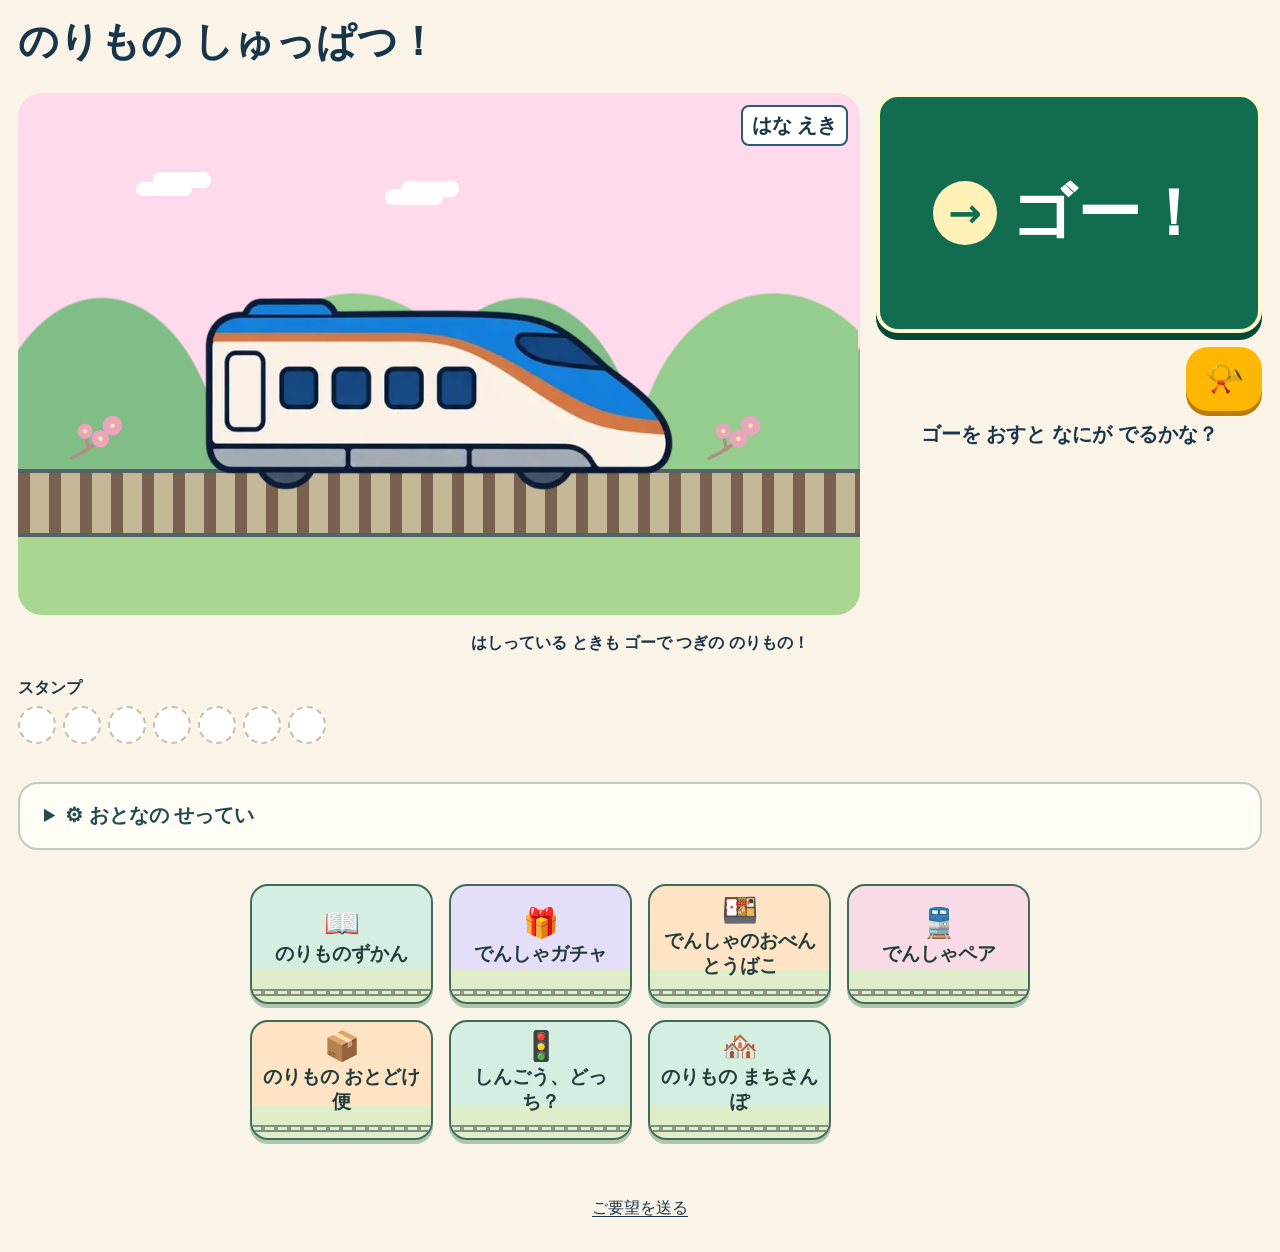
==== commit 5373d5f5: "List new vehicle games after the existing games" ====
--- a/index.html
+++ b/index.html
@@ -328,13 +328,13 @@
 <output id="volume-value" for="volume">40%</output>
 </div>
 <nav class="hiiro-links" aria-label="ほかのでんしゃゲーム">
-  <a class="bento" href="./delivery/"><span class="banner-icon" aria-hidden="true">📦</span><span id="delivery-link-label">のりもの おとどけ便</span></a>
-  <a class="book" href="./train-switch/"><span class="banner-icon" aria-hidden="true">🚦</span><span id="switch-link-label">しんごう、どっち？</span></a>
-<a class="book" href="./town/"><span class="banner-icon" aria-hidden="true">🏘️</span><span id="town-link-label">のりもの まちさんぽ</span></a>
 <a class="book" href="./vehicle-book/"><span class="banner-icon" aria-hidden="true">📖</span><span id="book-link-label">のりものずかん</span></a>
   <a class="gacha" href="./train-gacha/"><span class="banner-icon" aria-hidden="true">🎁</span><span id="gacha-link-label">でんしゃガチャ</span></a>
   <a class="bento" href="./train-bento/"><span class="banner-icon" aria-hidden="true">🍱</span><span id="bento-link-label">でんしゃのおべんとうばこ</span></a>
   <a class="pairs" href="./train-pairs/"><span class="banner-icon" aria-hidden="true">🚆</span><span id="pairs-link-label">でんしゃペア</span></a>
+  <a class="bento" href="./delivery/"><span class="banner-icon" aria-hidden="true">📦</span><span id="delivery-link-label">のりもの おとどけ便</span></a>
+  <a class="book" href="./train-switch/"><span class="banner-icon" aria-hidden="true">🚦</span><span id="switch-link-label">しんごう、どっち？</span></a>
+  <a class="book" href="./town/"><span class="banner-icon" aria-hidden="true">🏘️</span><span id="town-link-label">のりもの まちさんぽ</span></a>
 </nav>
 <footer class="feedback"><a id="feedback-link" href="https://clubs.place/f/fS6twrevaLxr9ZI38eKpOUpW" target="_blank" rel="noopener noreferrer">ご要望を送る</a></footer>
 </main>
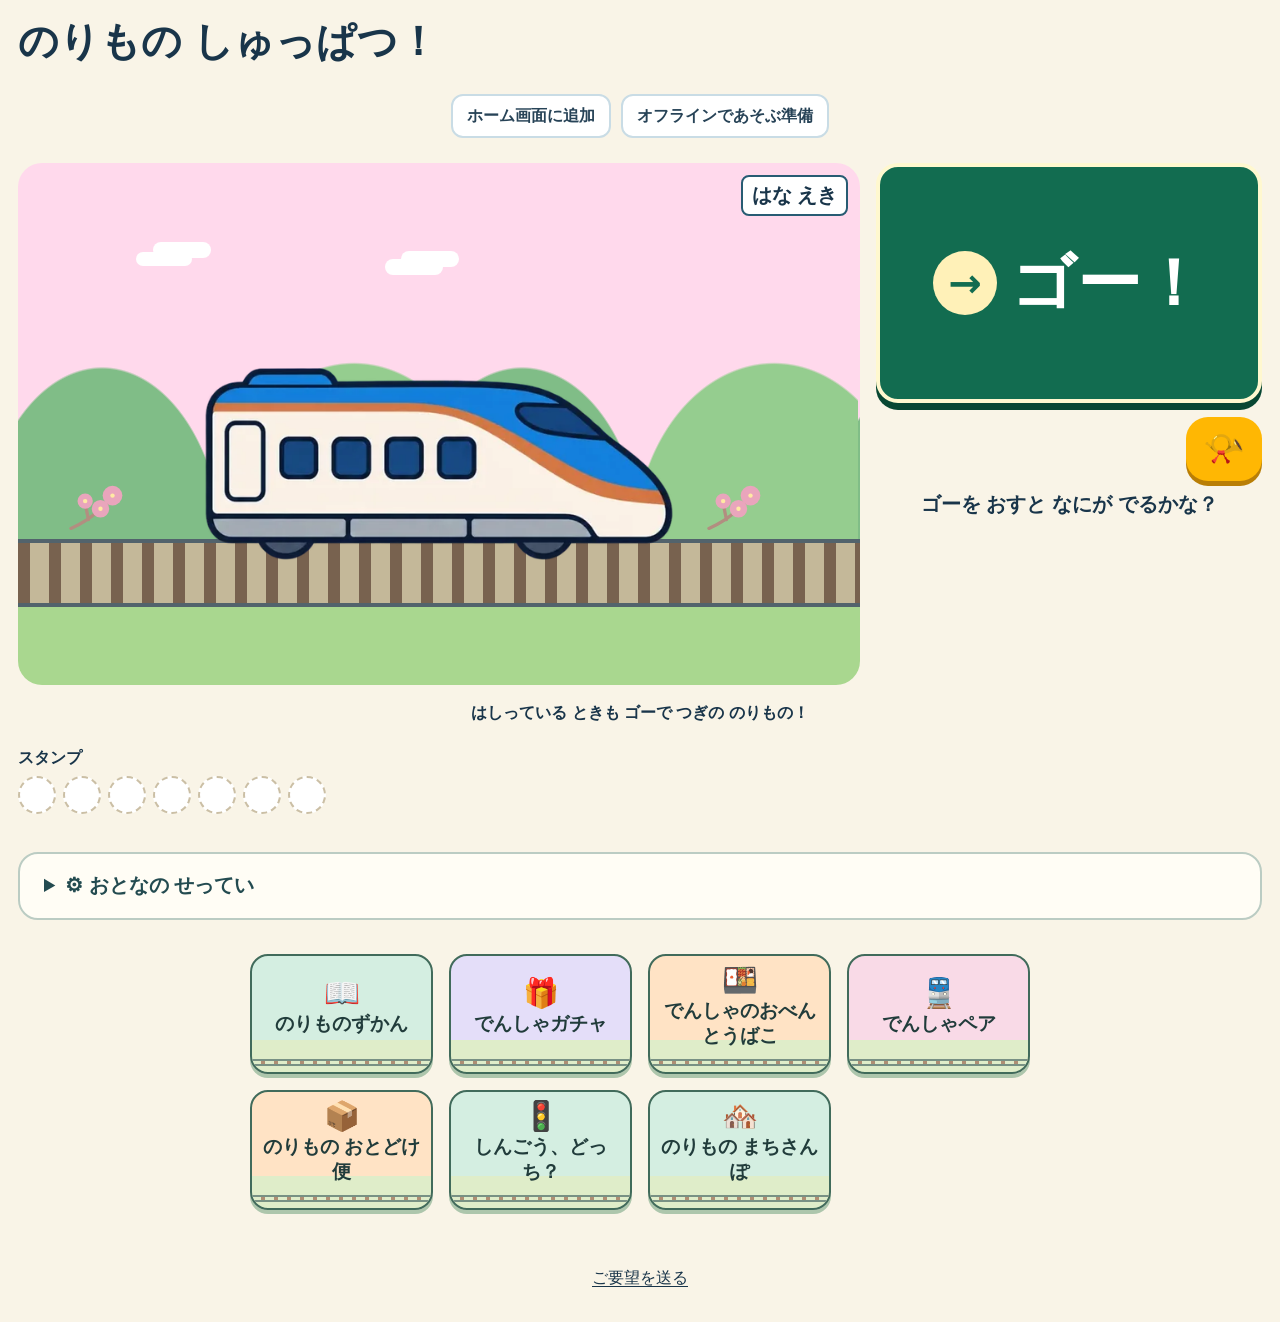
==== commit 44ba4d31: "Add offline downloads and persistent home-screen install controls" ====
--- a/index.html
+++ b/index.html
@@ -307,8 +307,27 @@
 </style>
 <link rel="stylesheet" href="./assets/train-game-links.css">
 <link rel="stylesheet" href="./assets/toddler-controls.css?v=3"><script src="./assets/toddler-controls.js?v=2" defer></script>
+<link rel="manifest" href="./manifest.webmanifest">
+<link rel="apple-touch-icon" href="./icons/icon-180.png">
+<script defer src="./offline.js"></script>
+<style>
+.pwa-tools { margin: 8px auto 12px; max-width: 760px; text-align: center; }
+.pwa-tools button { margin: 3px; min-height: 44px; padding: 6px 14px; border: 2px solid #c9dce5; border-radius: 12px; background: #fff; color: #274357; font: inherit; font-weight: 700; cursor: pointer; }
+.pwa-tools button:disabled { cursor: default; opacity: .65; }
+.pwa-tools button[hidden] { display: none; }
+.pwa-tools p { margin: 5px 0; font-size: .92rem; line-height: 1.5; }
+</style>
+<style>main > .norimono-heading { grid-row: 1; }</style>
 <main>
+<div class="norimono-heading">
 <div class="topbar"><h1 id="title">のりもの しゅっぱつ！</h1><button type="button" id="lang">English</button></div>
+<section class="pwa-tools">
+  <button type="button" id="pwa-install" aria-controls="pwa-guide" aria-expanded="false">ホーム画面に追加</button>
+  <button type="button" id="pwa-save">オフラインであそぶ準備</button>
+  <p id="pwa-guide" hidden></p>
+  <p id="pwa-status" role="status"></p>
+</section>
+</div>
 <div id="scene" class="scene train train-blue">
 <div class="air-landscape" aria-hidden="true"></div><div class="cloud"></div><div class="land"></div><div class="decor" id="decor" aria-hidden="true"></div><div class="road"></div><div id="stop" class="stop"></div><span id="work-effect" aria-hidden="true"></span>
 <div class="vehicle"><img class="vehicle-art" alt="" hidden><div class="windows"></div><div class="door"></div><i class="wheel"></i><i class="wheel"></i></div>
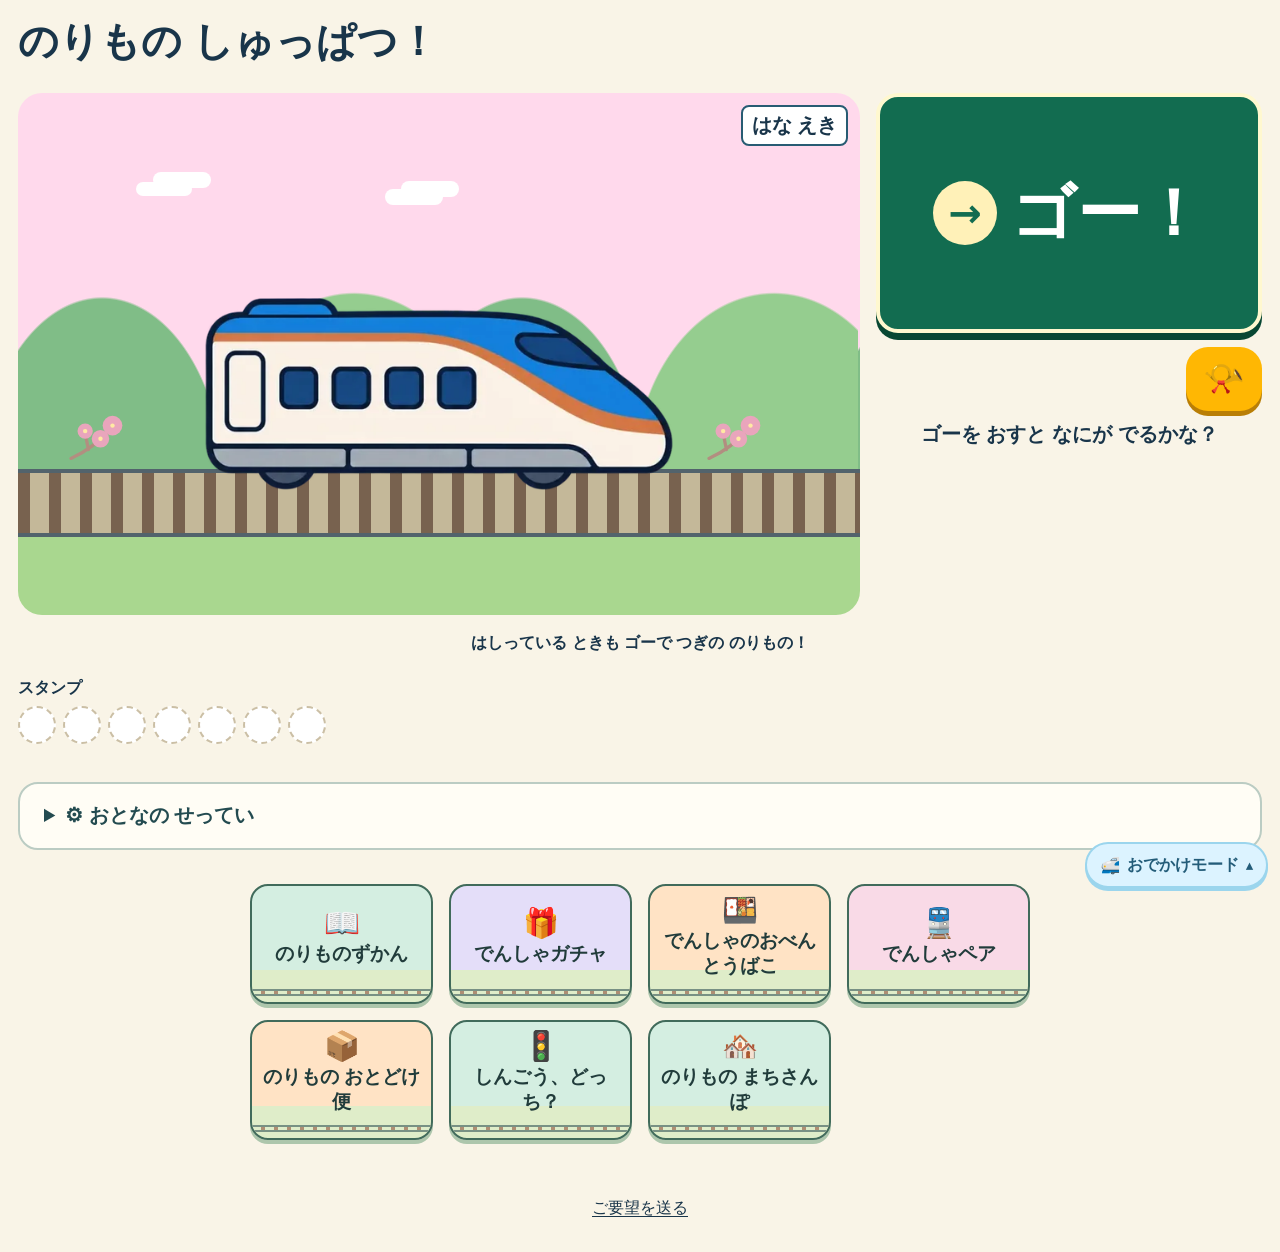
==== commit c7e42195: "Style install and offline controls as a themed popup" ====
--- a/index.html
+++ b/index.html
@@ -311,22 +311,52 @@
 <link rel="apple-touch-icon" href="./icons/icon-180.png">
 <script defer src="./offline.js"></script>
 <style>
-.pwa-tools { margin: 8px auto 12px; max-width: 760px; text-align: center; }
-.pwa-tools button { margin: 3px; min-height: 44px; padding: 6px 14px; border: 2px solid #c9dce5; border-radius: 12px; background: #fff; color: #274357; font: inherit; font-weight: 700; cursor: pointer; }
+.pwa-tools {
+  --pwa-tint: #dcf3ff; --pwa-accent: #235c79; --pwa-edge: #9bd5ed;
+  position: fixed; z-index: 100; right: max(12px, env(safe-area-inset-right));
+  bottom: max(12px, env(safe-area-inset-bottom)); color: var(--pwa-accent); text-align: left;
+}
+.pwa-tools summary {
+  display: flex; align-items: center; gap: 7px; width: fit-content; min-height: 46px;
+  margin-left: auto; padding: 6px 13px; border: 2px solid var(--pwa-edge);
+  border-radius: 999px; background: var(--pwa-tint); box-shadow: 0 3px 0 var(--pwa-edge);
+  cursor: pointer; font-weight: 800; list-style: none;
+}
+.pwa-tools summary::-webkit-details-marker { display: none; }
+.pwa-tools .pwa-chevron { font-size: .8em; }
+.pwa-tools[open] .pwa-chevron { transform: rotate(180deg); }
+.pwa-tools .pwa-panel {
+  position: absolute; bottom: calc(100% + 11px); right: 0;
+  width: min(310px, calc(100vw - 30px)); max-height: min(420px, 68dvh); overflow: auto;
+  padding: 14px; border: 2px solid var(--pwa-edge); border-radius: 22px;
+  background: #fffdfb; box-shadow: 0 8px 25px #38242b25;
+}
+.pwa-tools .pwa-heading { display: block; margin: 0 0 8px; font-size: 1rem; font-weight: 850; }
+.pwa-tools button {
+  display: block; width: 100%; min-height: 44px; margin: 0 0 6px; padding: 6px 10px;
+  border: 1px solid var(--pwa-edge); border-radius: 13px; background: var(--pwa-tint);
+  color: var(--pwa-accent); font: inherit; font-weight: 750; cursor: pointer;
+}
+.pwa-tools #pwa-save { background: #fff6d9; border-color: #ead58c; color: #634b1d; }
 .pwa-tools button:disabled { cursor: default; opacity: .65; }
-.pwa-tools button[hidden] { display: none; }
-.pwa-tools p { margin: 5px 0; font-size: .92rem; line-height: 1.5; }
+.pwa-tools [hidden], .pwa-tools p:empty { display: none; }
+.pwa-tools p { margin: 7px 0 0; font-size: .9rem; line-height: 1.5; }
+html:lang(ja) .pwa-en, html:not(:lang(ja)) .pwa-ja { display: none; }
 </style>
 <style>main > .norimono-heading { grid-row: 1; }</style>
 <main>
 <div class="norimono-heading">
 <div class="topbar"><h1 id="title">のりもの しゅっぱつ！</h1><button type="button" id="lang">English</button></div>
-<section class="pwa-tools">
+<details class="pwa-tools">
+  <summary><span aria-hidden="true">🚅</span><span class="pwa-ja">おでかけモード</span><span class="pwa-en">Take it with you</span><span class="pwa-chevron" aria-hidden="true">▴</span></summary>
+  <div class="pwa-panel">
+    <strong class="pwa-heading"><span class="pwa-ja">おでかけ先でもあそぼう！</span><span class="pwa-en">Play on the go!</span></strong>
   <button type="button" id="pwa-install" aria-controls="pwa-guide" aria-expanded="false">ホーム画面に追加</button>
   <button type="button" id="pwa-save">オフラインであそぶ準備</button>
   <p id="pwa-guide" hidden></p>
   <p id="pwa-status" role="status"></p>
-</section>
+  </div>
+</details>
 </div>
 <div id="scene" class="scene train train-blue">
 <div class="air-landscape" aria-hidden="true"></div><div class="cloud"></div><div class="land"></div><div class="decor" id="decor" aria-hidden="true"></div><div class="road"></div><div id="stop" class="stop"></div><span id="work-effect" aria-hidden="true"></span>
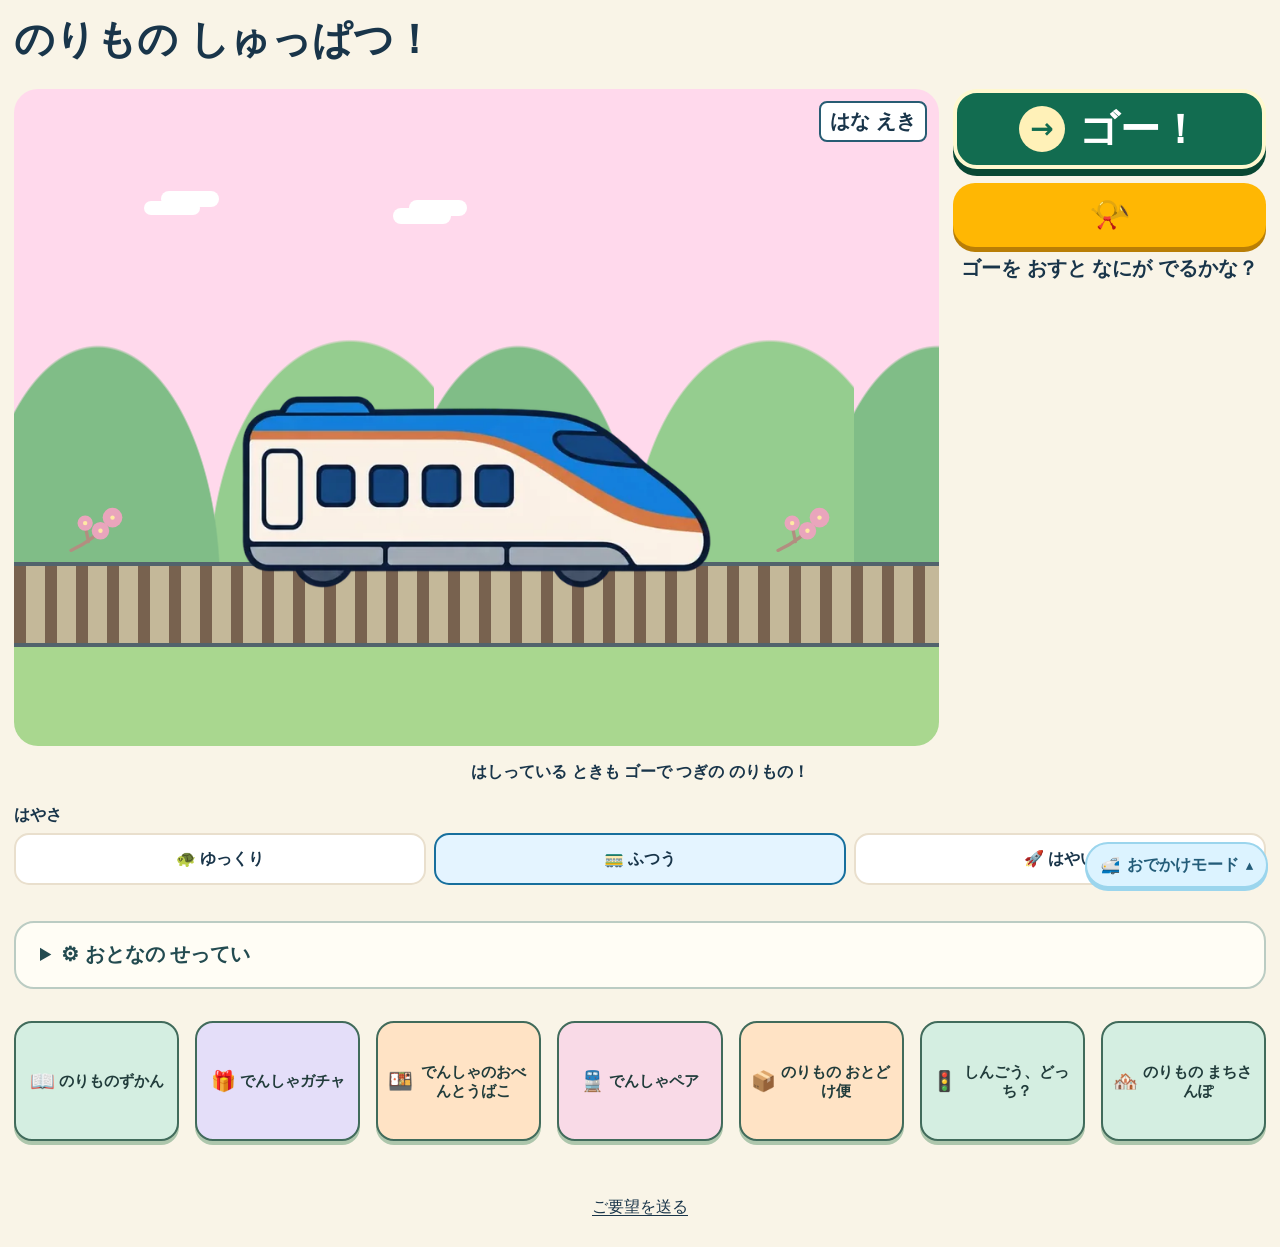
==== commit b8850d45: "Unify Norimono landscape game layouts" ====
--- a/index.html
+++ b/index.html
@@ -306,7 +306,7 @@
 @media (orientation:landscape) and (min-width:740px){main > .scene{grid-row:2 / 6;min-height:clamp(290px,58dvh,530px)}main > .go-row{grid-row:2 / 4;flex-wrap:wrap;align-self:stretch}.go-row .go{flex-basis:100%;min-height:clamp(150px,30dvh,240px)}.go-row .horn{min-height:64px;margin-left:auto}main > .message{grid-row:4}main > #work-action{grid-row:5}}
 </style>
 <link rel="stylesheet" href="./assets/train-game-links.css">
-<link rel="stylesheet" href="./assets/toddler-controls.css?v=3"><script src="./assets/toddler-controls.js?v=2" defer></script>
+<link rel="stylesheet" href="./assets/toddler-controls.css?v=3"><script src="./assets/toddler-controls.js?v=3" defer></script>
 <link rel="manifest" href="./manifest.webmanifest">
 <link rel="apple-touch-icon" href="./icons/icon-180.png">
 <script defer src="./offline.js"></script>
@@ -344,7 +344,8 @@
 html:lang(ja) .pwa-en, html:not(:lang(ja)) .pwa-ja { display: none; }
 </style>
 <style>main > .norimono-heading { grid-row: 1; }</style>
-<main>
+<link rel="stylesheet" href="./assets/norimono-layout.css">
+<main class="norimono norimono-departure">
 <div class="norimono-heading">
 <div class="topbar"><h1 id="title">のりもの しゅっぱつ！</h1><button type="button" id="lang">English</button></div>
 <details class="pwa-tools">
@@ -364,12 +365,11 @@
 <div class="tunnel" aria-hidden="true"></div>
 <button type="button" id="scene-tap" aria-label="のりものを タップ"></button>
 </div>
-<div class="go-row"><button type="button" class="go" id="go"><span class="go-icon" aria-hidden="true">→</span><span id="go-label">しゅっぱつ！</span></button><button type="button" class="horn" id="horn" aria-label="ラッパ">📯</button></div>
+<div class="go-row"><button type="button" class="go primary-action" id="go"><span class="go-icon" aria-hidden="true">→</span><span id="go-label">しゅっぱつ！</span></button><button type="button" class="horn" id="horn" aria-label="ラッパ">📯</button></div>
 <p class="message" id="message" role="status"></p>
 <button type="button" id="work-action" hidden></button>
 
 <p class="random-note" id="random-note">いきさきは ランダム！どこに つくかは おたのしみ</p>
-<div class="panel"><h2 id="stamps-label">スタンプ</h2><div class="stamps" id="stamps"></div></div>
 <div class="panel"><h2 id="speed-label">はやさ</h2><div class="speeds" id="speeds"><button type="button" data-speed="slow" aria-pressed="false">🐢 <span class="speed-name">ゆっくり</span></button><button type="button" data-speed="normal" aria-pressed="true">🚃 <span class="speed-name">ふつう</span></button><button type="button" data-speed="fast" aria-pressed="false">🚀 <span class="speed-name">はやい</span></button></div></div>
 <div class="sound" aria-label="おとの せってい">
 <button type="button" id="mute" aria-label="おとを けす" aria-pressed="false">🔊 おとオン</button>
@@ -574,8 +574,8 @@
 }
 function saveStamps() { try { localStorage.setItem('norimono-stamps', JSON.stringify(stamps)); } catch {} }
 const T = {
-  ja: { random: 'はしっている ときも ゴーで つぎの のりもの！', stamps: 'スタンプ', speed: 'はやさ', horn: 'ラッパ', slow: 'ゆっくり', normal: 'ふつう', fast: 'はやい' },
-  en: { random: 'Press Go anytime for another vehicle!', stamps: 'Stamps', speed: 'Speed', horn: 'Horn', slow: 'Slow', normal: 'Normal', fast: 'Fast' },
+  ja: { random: 'はしっている ときも ゴーで つぎの のりもの！', speed: 'はやさ', horn: 'ラッパ', slow: 'ゆっくり', normal: 'ふつう', fast: 'はやい' },
+  en: { random: 'Press Go anytime for another vehicle!', speed: 'Speed', horn: 'Horn', slow: 'Slow', normal: 'Normal', fast: 'Fast' },
 };
 const horn = document.querySelector('#horn');
 horn.addEventListener('click', () => {
@@ -594,8 +594,6 @@
   render();
 });
 function renderPanels() {
-  document.querySelector('#stamps').innerHTML = stamps[kind].map(done =>
-    '<span class="stamp' + (done ? ' done' : '') + '">' + (done ? '⭐' : '') + '</span>').join('');
   document.querySelectorAll('#speeds [data-speed]').forEach(b => b.setAttribute('aria-pressed', String(b.dataset.speed === speed)));
 }
 function stopTravelSound() {
@@ -820,7 +818,6 @@
       if (departureKind !== 'train') playSound(arrivalSound);
     }
     if (unlockedNow) message.textContent += ' ' + (lang === 'en' ? '🎉 Yellow Shinkansen is unlocked!' : '🎉 きいろい しんかんせんが つかえるように なったよ！');
-    else if (cardComplete && !wasStamped) message.textContent += ' ' + (lang === 'en' ? '🎉 You collected all the stamps!' : '🎉 スタンプが そろったよ！');
   }, tripDuration * 1000);
   const trip = arrival;
   try {
@@ -855,7 +852,6 @@
   document.querySelector('.sound').setAttribute('aria-label', L[lang].sound);
   langButton.textContent = lang === 'en' ? 'にほんご' : 'English';
   document.querySelector('#random-note').textContent = T[lang].random;
-  document.querySelector('#stamps-label').textContent = T[lang].stamps;
   document.querySelector('#speed-label').textContent = T[lang].speed;
   document.querySelectorAll('#speeds [data-speed]').forEach(b => { b.querySelector('.speed-name').textContent = T[lang][b.dataset.speed]; });
   updateVolume();
--- a/assets/norimono-layout.css
+++ b/assets/norimono-layout.css
@@ -0,0 +1,115 @@
+/* See DESIGN_SYSTEM.md for the layout and control conventions. */
+.norimono [hidden] { display: none !important; }
+
+.norimono :is(.primary-action, #next.primary-action, #again.primary-action, #mode.primary-action) {
+  display: flex;
+  align-items: center;
+  justify-content: center;
+  min-height: 72px;
+  padding: 12px;
+  border: 4px solid #fff8cf;
+  border-radius: 24px;
+  background: #126c50;
+  box-shadow: 0 7px #084733;
+  color: #fff;
+  font-size: clamp(21px, 3.4vw, 40px);
+  font-weight: 900;
+  line-height: 1.2;
+  overflow-wrap: anywhere;
+  touch-action: manipulation;
+}
+.norimono :is(.primary-action, #next.primary-action, #again.primary-action, #mode.primary-action):active {
+  transform: translateY(4px);
+  box-shadow: 0 3px #084733;
+}
+.norimono :is(.primary-action, #next.primary-action, #again.primary-action, #mode.primary-action):focus-visible {
+  outline: 3px solid #122c82;
+  outline-offset: 3px;
+}
+
+.norimono .hiiro-links {
+  width: 100%;
+  max-width: none;
+}
+.norimono-delivery .journey {
+  height: clamp(245px, 46dvh, 420px);
+}
+.norimono-town.bigger > .hiiro-links, .norimono-town.bigger > footer { display: none; }
+.norimono-town > .town-choices button { flex: 1 1 125px; }
+.norimono-pairs #actions button { width: 100%; }
+
+@media (orientation: landscape) and (min-width: 740px) and (min-height: 360px) {
+  .norimono:not(.bigger) {
+    --play: clamp(245px, 73dvh, 760px);
+    width: 100%;
+    max-width: none;
+    padding: 12px 14px 18px;
+  }
+  .norimono > header { margin-top: 0; margin-bottom: 8px; }
+  .norimono > .hiiro-links, .norimono > footer { grid-column: 1 / -1; }
+  .norimono > .hiiro-links:has(> a) {
+    grid-template-columns: repeat(auto-fit, minmax(145px, 1fr));
+  }
+  .norimono > .hiiro-links a {
+    min-height: 48px;
+    padding: 6px 10px;
+    flex-direction: row;
+    background: var(--banner-color, #dfedc9);
+    font-size: 15px;
+  }
+  .norimono > .hiiro-links a::after { display: none; }
+  .norimono > .hiiro-links .banner-icon { font-size: 20px; }
+  .norimono-departure { grid-template-columns: minmax(0,1fr) minmax(220px,25%); grid-template-rows: auto auto auto auto auto; gap: 8px 14px; }
+  .norimono-departure > .scene { height: var(--play); min-height: 0; }
+  .norimono-departure > .go-row { align-self: center; }
+  .norimono-departure .go-row .go { min-height: 33dvh; }
+  .norimono-departure .go-row .horn { width: 100%; }
+  .norimono-departure .go-row .go { font-size: clamp(23px,3.4vw,48px); }
+  .norimono-departure .go-icon { width: clamp(30px,4vw,46px); font-size: 28px; }
+  .norimono-delivery .play { display: grid; grid-template-columns: minmax(0,1fr) minmax(220px,25%); gap: 14px; align-items: stretch; }
+  .norimono-delivery .parcel { margin: 0; padding: 0; border: 0; min-width: 0; }
+  .norimono-delivery .journey { height: var(--play); margin: 0; border-radius: 22px; }
+  .norimono-delivery .action-panel { display: flex; flex-direction: column; justify-content: center; gap: 10px; }
+  .norimono-delivery #message, .norimono-delivery #progress { margin: 0; min-height: 0; }
+  .norimono-delivery .vehicles { grid-template-columns: 1fr; gap: 10px; }
+  .norimono-delivery .vehicles button { min-height: clamp(65px,14dvh,117px); font-size: 21px; }
+  .norimono-delivery .vehicles button img { height: clamp(34px,9dvh,74px); }
+  .norimono-delivery #next { width: 100%; min-height: 78px; margin: 0; }
+  .norimono-delivery .destination-art { font-size: clamp(42px,7vw,84px); }
+  .norimono-delivery .depot { min-height: 88px; font-size: 20px; }
+  .norimono-delivery .courier { height: clamp(75px,15dvh,130px); }
+  .norimono-delivery .game-heading #sound { margin: 0; }
+  .norimono-delivery .game-heading #game-language { margin-left: auto; }
+  .norimono-switch .play { display: grid; grid-template-columns: minmax(0,1fr) minmax(220px,25%); gap: 14px; align-items: center; min-height: var(--play); }
+  .norimono-switch .board { margin: 0; }
+  .norimono-switch .controls { display: grid; grid-template-columns: 1fr; gap: 12px; }
+  .norimono-switch .controls button { width: 100%; min-height: clamp(68px,13dvh,110px); font-size: 22px; }
+  .norimono-switch .controls #go { grid-column: 1; margin: 0; }
+  .norimono-switch #message, .norimono-switch #progress { margin: 0; }
+  .norimono-town { display: grid; grid-template-columns: minmax(0,1fr) minmax(210px,22%); gap: 8px 14px; align-items: center; }
+  .norimono-town > header, .norimono-town > #status { grid-column: 1 / -1; }
+  .norimono-town:not(.bigger) > #map { grid-area: 2 / 1; max-height: var(--play); margin: 0; }
+  .norimono-town:not(.bigger) > nav.town-choices { grid-area: 2 / 2; display: grid; }
+  .norimono-town > nav.town-choices button { min-height: clamp(54px, 11dvh, 90px); font-size: 20px; }
+  .norimono-gacha { grid-template-columns: minmax(0,1fr) minmax(220px,25%); gap: 8px 14px; }
+  .norimono-gacha .stage { min-height: var(--play); display: flex; flex-direction: column; justify-content: center; }
+  .norimono-gacha .train-area { min-height: clamp(180px,49dvh,490px); }
+  .norimono.norimono-gacha #next.primary-action { min-height: 30dvh; font-size: clamp(19px,2.35vw,30px); }
+  .norimono-bento { grid-template-columns: minmax(0,1fr) minmax(220px,25%); gap: 8px 14px; }
+  .norimono-bento #board { max-width: 100%; align-self: center; }
+  .norimono-bento #tray { align-self: center; width: 100%; max-width: none; gap: 8px; }
+  .norimono-bento #tray .piece { min-height: clamp(65px,13dvh,107px)!important; }
+  .norimono-bento #tray .piece img { height: 55px!important; }
+  .norimono-pairs { grid-template-columns: minmax(0,1fr) minmax(220px,25%); gap: 8px 14px; }
+  .norimono-pairs #board { max-width: none; }
+  .norimono-pairs .card { height: clamp(130px,30dvh,300px); }
+  .norimono-pairs #track { align-self: center; height: clamp(140px,27dvh,240px); }
+  .norimono-pairs #actions :is(#again, #mode).primary-action { min-height: 84px; font-size: clamp(18px,2.2vw,30px); }
+  .norimono-book #browse { display: grid; grid-template-columns: minmax(0,1fr) minmax(170px,20%); align-items: center; gap: 8px 14px; }
+  .norimono-book #hint { grid-column: 1/-1; }
+  .norimono-book .cards { min-height: calc(var(--play) - 35px); grid-template-columns: repeat(3,minmax(0,1fr)); gap: 12px; }
+  .norimono-book .cards .card { min-height: 0; }
+  .norimono-book .cards .card img { height: clamp(72px,13dvh,124px); }
+  .norimono-book #browse .pager { display: grid; justify-content: stretch; justify-items: stretch; gap: 14px; margin: 0; }
+  .norimono-book #browse .pager .arrow { width: 100%; min-height: 88px; }
+}
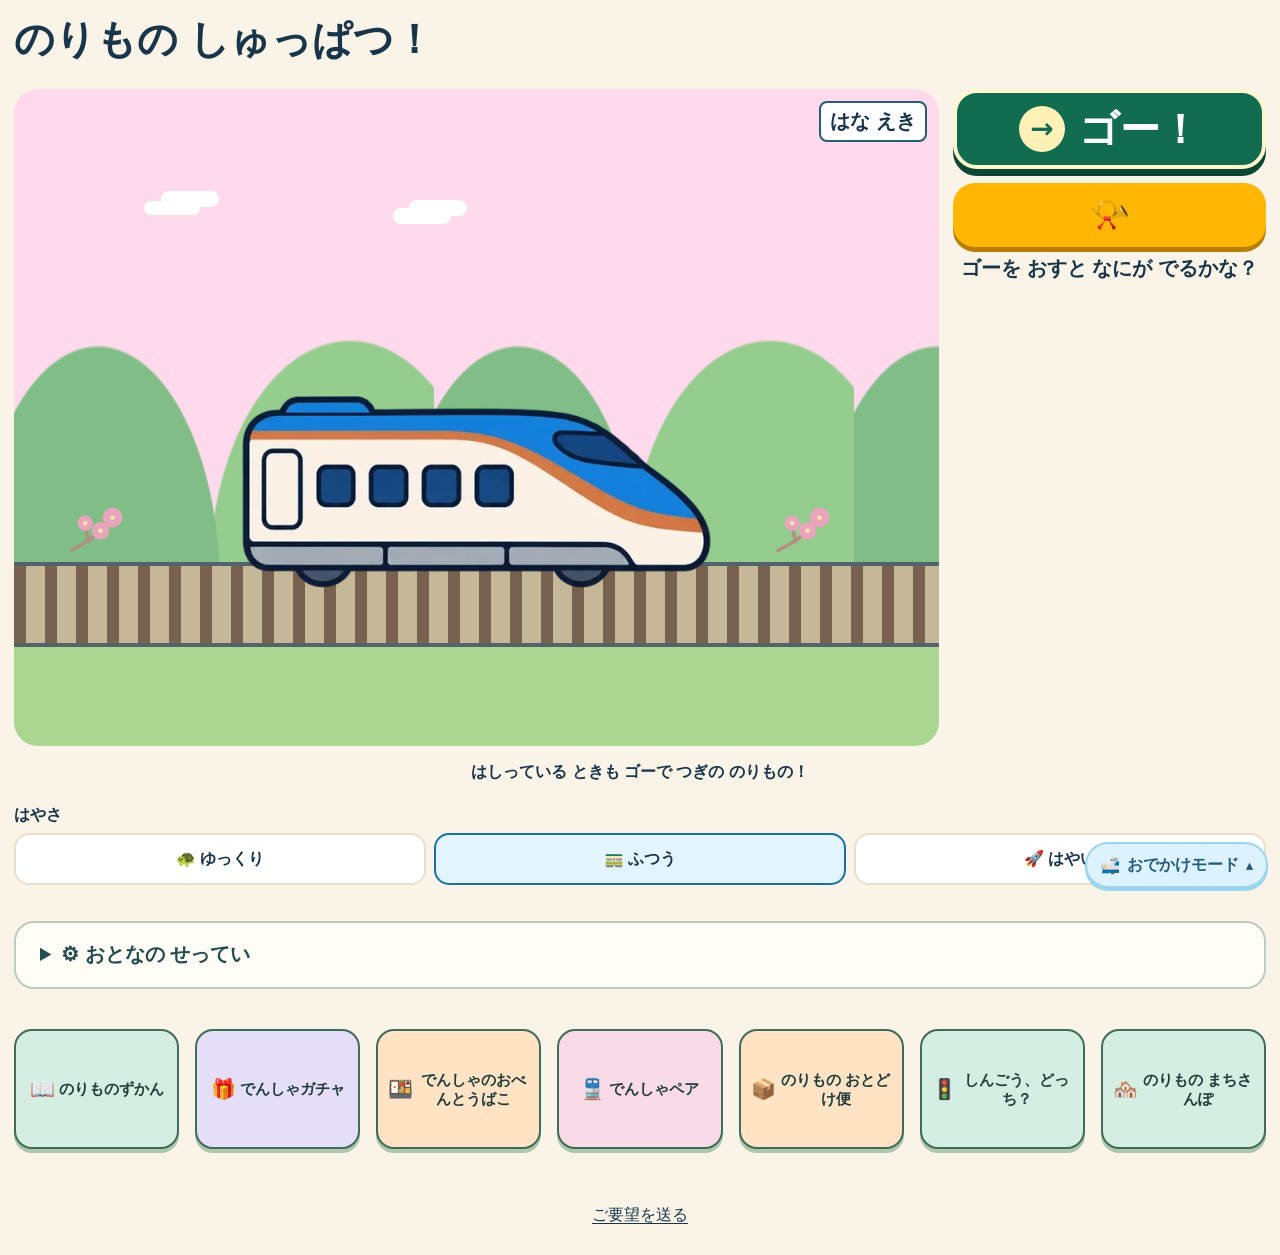
==== commit ed524876: "Move vehicle game language and volume into grown-up settings" ====
--- a/index.html
+++ b/index.html
@@ -306,7 +306,7 @@
 @media (orientation:landscape) and (min-width:740px){main > .scene{grid-row:2 / 6;min-height:clamp(290px,58dvh,530px)}main > .go-row{grid-row:2 / 4;flex-wrap:wrap;align-self:stretch}.go-row .go{flex-basis:100%;min-height:clamp(150px,30dvh,240px)}.go-row .horn{min-height:64px;margin-left:auto}main > .message{grid-row:4}main > #work-action{grid-row:5}}
 </style>
 <link rel="stylesheet" href="./assets/train-game-links.css">
-<link rel="stylesheet" href="./assets/toddler-controls.css?v=3"><script src="./assets/toddler-controls.js?v=3" defer></script>
+<link rel="stylesheet" href="./assets/toddler-controls.css?v=4"><script src="./assets/toddler-controls.js?v=4" defer></script>
 <link rel="manifest" href="./manifest.webmanifest">
 <link rel="apple-touch-icon" href="./icons/icon-180.png">
 <script defer src="./offline.js"></script>
@@ -344,7 +344,7 @@
 html:lang(ja) .pwa-en, html:not(:lang(ja)) .pwa-ja { display: none; }
 </style>
 <style>main > .norimono-heading { grid-row: 1; }</style>
-<link rel="stylesheet" href="./assets/norimono-layout.css">
+<link rel="stylesheet" href="./assets/norimono-layout.css?v=2">
 <main class="norimono norimono-departure">
 <div class="norimono-heading">
 <div class="topbar"><h1 id="title">のりもの しゅっぱつ！</h1><button type="button" id="lang">English</button></div>
--- a/assets/toddler-controls.css
+++ b/assets/toddler-controls.css
@@ -13,14 +13,4 @@
 /* Keep the primary label readable without splitting a Japanese word. */
 #next{display:flex;flex-direction:column;align-items:center;justify-content:center;gap:10px;font-size:clamp(24px,2.2vw,30px)!important}#next-label{white-space:nowrap}#next>span[aria-hidden]{font-size:1.2em}
 
-.parent-settings{grid-column:1/-1;width:100%;text-align:left;margin:28px 0 0;border:2px solid #bbccc3;border-radius:20px;background:#fffdf5;color:#234b50;overflow:hidden}
-.parent-settings summary{display:list-item;cursor:pointer;padding:18px 24px;min-height:64px;font-weight:800;font-size:20px;touch-action:manipulation}
-.parent-settings summary:focus-visible{outline:4px solid #276aa0;outline-offset:-4px}
-.parent-settings-body{display:flex;align-items:center;justify-content:center;flex-wrap:wrap;gap:20px;padding:18px;border-top:1px solid #d5dfd7}
-.parent-settings .sound{margin:0}.parent-settings .panel{margin:0;min-width:min(100%,320px)}
-.parent-settings #lang,.parent-settings #language{width:auto;min-width:100px;max-width:220px;margin:0}
-.parent-settings #mode{max-width:100%}
-.parent-settings ~ nav.hiiro-links{margin-top:24px!important}
-@media(orientation:landscape) and (min-width:740px){main > .parent-settings{grid-column:1/-1}}
-
 .cards .card>span{font-size:clamp(22px,2.4vw,30px);word-break:keep-all;overflow-wrap:anywhere}
--- a/assets/norimono-layout.css
+++ b/assets/norimono-layout.css
@@ -113,3 +113,16 @@
   .norimono-book #browse .pager { display: grid; justify-content: stretch; justify-items: stretch; gap: 14px; margin: 0; }
   .norimono-book #browse .pager .arrow { width: 100%; min-height: 88px; }
 }
+
+.parent-settings{grid-column:1/-1;width:100%;text-align:left;margin:28px 0 0;border:2px solid #bbccc3;border-radius:20px;background:#fffdf5;color:#234b50;overflow:hidden}
+.parent-settings summary{display:list-item;cursor:pointer;padding:18px 24px;min-height:64px;font-weight:800;font-size:20px;touch-action:manipulation}
+.parent-settings summary:focus-visible{outline:4px solid #276aa0;outline-offset:-4px}
+.parent-settings-body{display:flex;align-items:center;justify-content:center;flex-wrap:wrap;gap:20px;padding:18px;border-top:1px solid #d5dfd7}
+.parent-settings .sound{margin:0}.parent-settings .panel{margin:0;min-width:min(100%,320px)}
+.parent-settings :is(#lang,#language,#game-language){width:auto;min-width:100px;max-width:220px;margin:0}
+.parent-settings ~ nav.hiiro-links{margin-top:24px}
+@media(orientation:landscape) and (min-width:740px){.norimono > .parent-settings{grid-column:1/-1}}
+
+.parent-volume { display: flex; align-items: center; flex-wrap: wrap; gap: 10px; }
+.parent-volume input { max-width: 45vw; }
+.norimono-town.bigger > .parent-settings { display: none; }
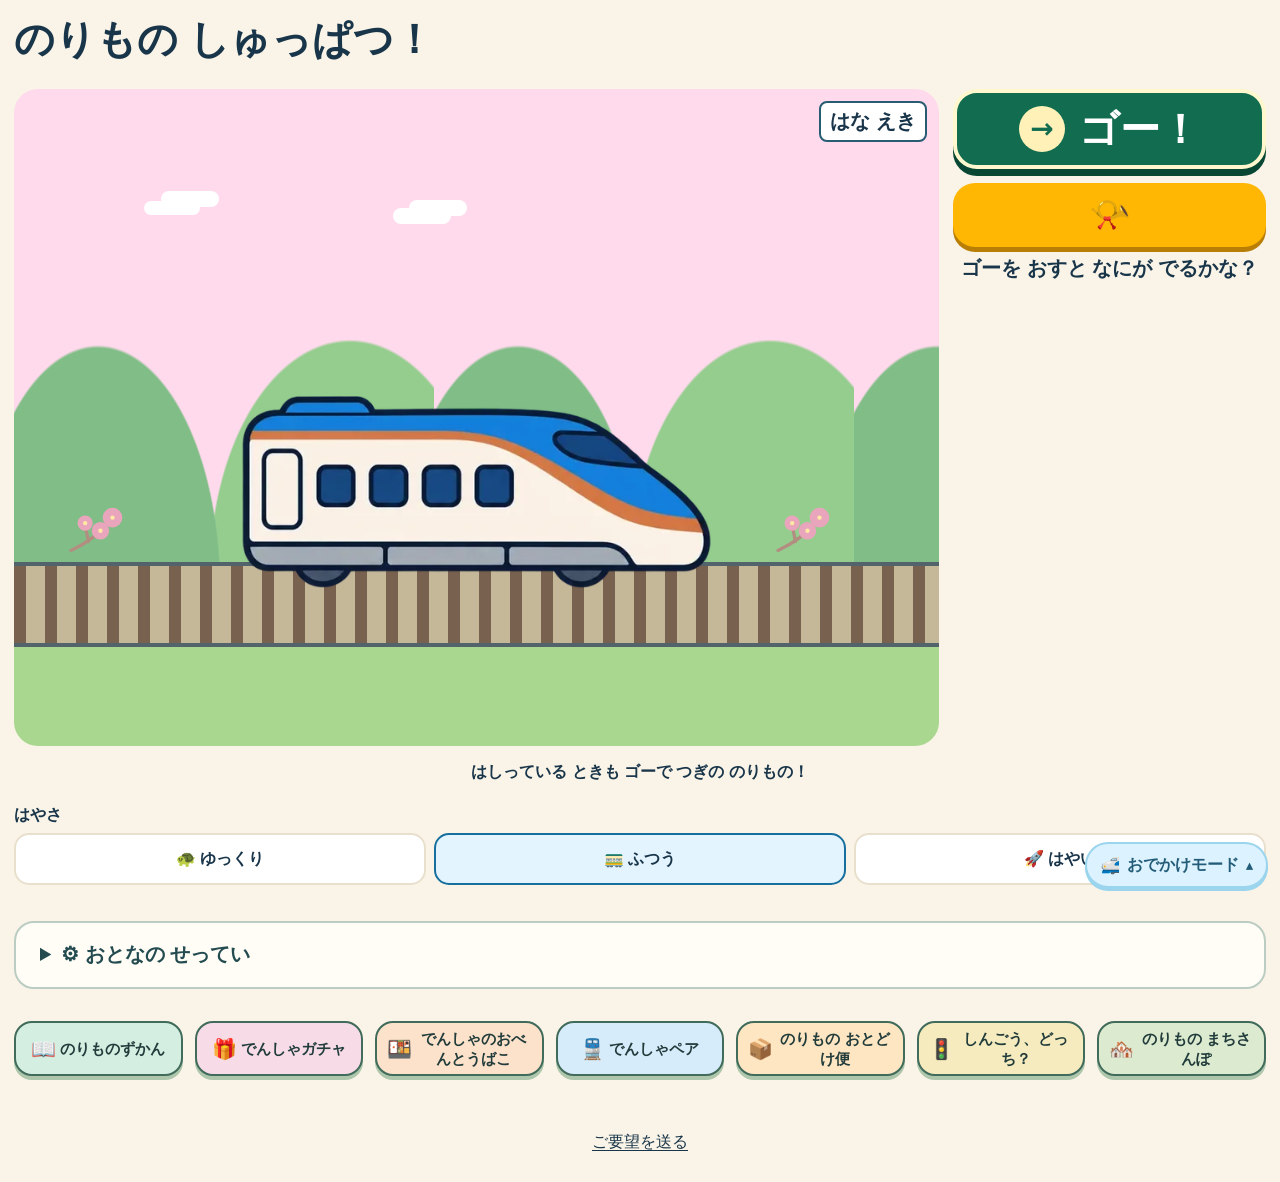
==== commit a55c5191: "Share the vehicle game footer links" ====
--- a/index.html
+++ b/index.html
@@ -248,7 +248,6 @@
 .choices .vehicle-preview { height: 34px; }
 .choices .vehicle-preview img { max-height: 34px; }
 main > .random-note { margin: 8px 0 0; }
-main > nav.hiiro-links { width: 100%; }
 }
 @media (orientation: landscape) and (740px <= width) and (360px <= height <= 520px) {
   main { gap: 7px 12px; padding: 10px 14px 16px; }
@@ -302,11 +301,11 @@
 
 /* One large primary control, reachable even before arrival. */
 .go-row{align-items:stretch}.go-row .go{min-height:138px;font-size:clamp(38px,6vw,64px);border:4px solid #fff8cf;box-shadow:0 7px #084733}.go-icon{width:64px;font-size:40px}.go-row .horn{width:76px}.go:active{transform:translateY(4px);box-shadow:0 3px #084733}
-.hiiro-links .book{--banner-color:#d4eee1}
+
 @media (orientation:landscape) and (min-width:740px){main > .scene{grid-row:2 / 6;min-height:clamp(290px,58dvh,530px)}main > .go-row{grid-row:2 / 4;flex-wrap:wrap;align-self:stretch}.go-row .go{flex-basis:100%;min-height:clamp(150px,30dvh,240px)}.go-row .horn{min-height:64px;margin-left:auto}main > .message{grid-row:4}main > #work-action{grid-row:5}}
 </style>
-<link rel="stylesheet" href="./assets/train-game-links.css">
-<link rel="stylesheet" href="./assets/toddler-controls.css?v=4"><script src="./assets/toddler-controls.js?v=4" defer></script>
+<link rel="stylesheet" href="./assets/train-game-links.css?v=2">
+<link rel="stylesheet" href="./assets/toddler-controls.css?v=5"><script src="./assets/toddler-controls.js?v=5" defer></script>
 <link rel="manifest" href="./manifest.webmanifest">
 <link rel="apple-touch-icon" href="./icons/icon-180.png">
 <script defer src="./offline.js"></script>
@@ -376,15 +375,8 @@
 <label for="volume"><span id="volume-label">おんりょう</span> <input id="volume" type="range" min="0" max="100" value="40"></label>
 <output id="volume-value" for="volume">40%</output>
 </div>
-<nav class="hiiro-links" aria-label="ほかのでんしゃゲーム">
-<a class="book" href="./vehicle-book/"><span class="banner-icon" aria-hidden="true">📖</span><span id="book-link-label">のりものずかん</span></a>
-  <a class="gacha" href="./train-gacha/"><span class="banner-icon" aria-hidden="true">🎁</span><span id="gacha-link-label">でんしゃガチャ</span></a>
-  <a class="bento" href="./train-bento/"><span class="banner-icon" aria-hidden="true">🍱</span><span id="bento-link-label">でんしゃのおべんとうばこ</span></a>
-  <a class="pairs" href="./train-pairs/"><span class="banner-icon" aria-hidden="true">🚆</span><span id="pairs-link-label">でんしゃペア</span></a>
-  <a class="bento" href="./delivery/"><span class="banner-icon" aria-hidden="true">📦</span><span id="delivery-link-label">のりもの おとどけ便</span></a>
-  <a class="book" href="./train-switch/"><span class="banner-icon" aria-hidden="true">🚦</span><span id="switch-link-label">しんごう、どっち？</span></a>
-  <a class="book" href="./town/"><span class="banner-icon" aria-hidden="true">🏘️</span><span id="town-link-label">のりもの まちさんぽ</span></a>
-</nav>
+<script src="./assets/train-game-links.js" defer></script>
+<nav class="hiiro-links" aria-label="ほかの のりものゲーム"></nav>
 <footer class="feedback"><a id="feedback-link" href="https://clubs.place/f/fS6twrevaLxr9ZI38eKpOUpW" target="_blank" rel="noopener noreferrer">ご要望を送る</a></footer>
 </main>
 <script>
@@ -832,15 +824,7 @@
 }
 
 function applyLang() {
-  document.querySelector('#delivery-link-label').textContent = lang === 'en' ? 'Vehicle Delivery' : 'のりもの おとどけ便';
-  document.querySelector('#switch-link-label').textContent = lang === 'en' ? 'Switch the Tracks!' : 'しんごう、どっち？';
-  document.querySelector('#town-link-label').textContent = lang === 'en' ? 'Vehicle Town Stroll' : 'のりもの まちさんぽ';
-  document.querySelector('#book-link-label').textContent = lang === 'en' ? 'Vehicle Book' : 'のりものずかん';
   document.querySelector('#feedback-link').textContent = lang === 'en' ? 'Send feedback' : 'ご要望を送る';
-  document.querySelector('.hiiro-links').setAttribute('aria-label', lang === 'en' ? 'More train games' : 'ほかのでんしゃゲーム');
-  document.querySelector('#pairs-link-label').textContent = lang === 'en' ? 'Train Pairs' : 'でんしゃペア';
-  document.querySelector('#bento-link-label').textContent = lang === 'en' ? 'Train Bento Box' : 'でんしゃのおべんとうばこ';
-  document.querySelector('#gacha-link-label').textContent = lang === 'en' ? 'Train Gacha' : 'でんしゃガチャ';
   document.documentElement.lang = lang;
   document.title = L[lang].title;
   document.querySelector('#title').textContent = L[lang].title;
--- a/assets/train-game-links.css
+++ b/assets/train-game-links.css
@@ -39,12 +39,8 @@
 }
 .hiiro-links a:focus-visible { outline: 3px solid #1762a3; outline-offset: 3px; }
 .hiiro-links a:active { transform: translateY(2px); }
-.hiiro-links .ride { --banner-color: #c7eafa; }
-.hiiro-links .gacha { --banner-color: #e4def9; }
-.hiiro-links .bento { --banner-color: #ffe3c5; }
 .hiiro-links .banner-icon { font-size: 29px; line-height: 1; }
 
-.hiiro-links .pairs { --banner-color: #f9dae7; }
 @media (min-width: 600px) {
   .hiiro-links:has(> a:nth-child(3)) { grid-template-columns: repeat(3,minmax(0,1fr)); }
 }
--- a/assets/toddler-controls.css
+++ b/assets/toddler-controls.css
@@ -6,8 +6,6 @@
 button:is(#next,#again):not(:disabled){box-shadow:0 6px #759d82}
 button:is(#next,#again,#mode):active{filter:brightness(1.08)}
 .hiiro-tapped{outline:4px solid #f4c74a!important;outline-offset:-5px}
-.hiiro-links{gap:16px!important;margin-top:32px!important}.hiiro-links a{min-height:120px!important}
-@media(min-width:800px){.hiiro-links:has(>a:nth-child(4)){grid-template-columns:repeat(4,minmax(0,1fr))}}
 @media(orientation:landscape) and (min-width:740px){button#next{min-height:clamp(150px,32dvh,260px)!important;font-size:clamp(26px,3.5vw,42px)!important}}
 @media(prefers-reduced-motion:reduce){button{scroll-behavior:auto}}
 /* Keep the primary label readable without splitting a Japanese word. */
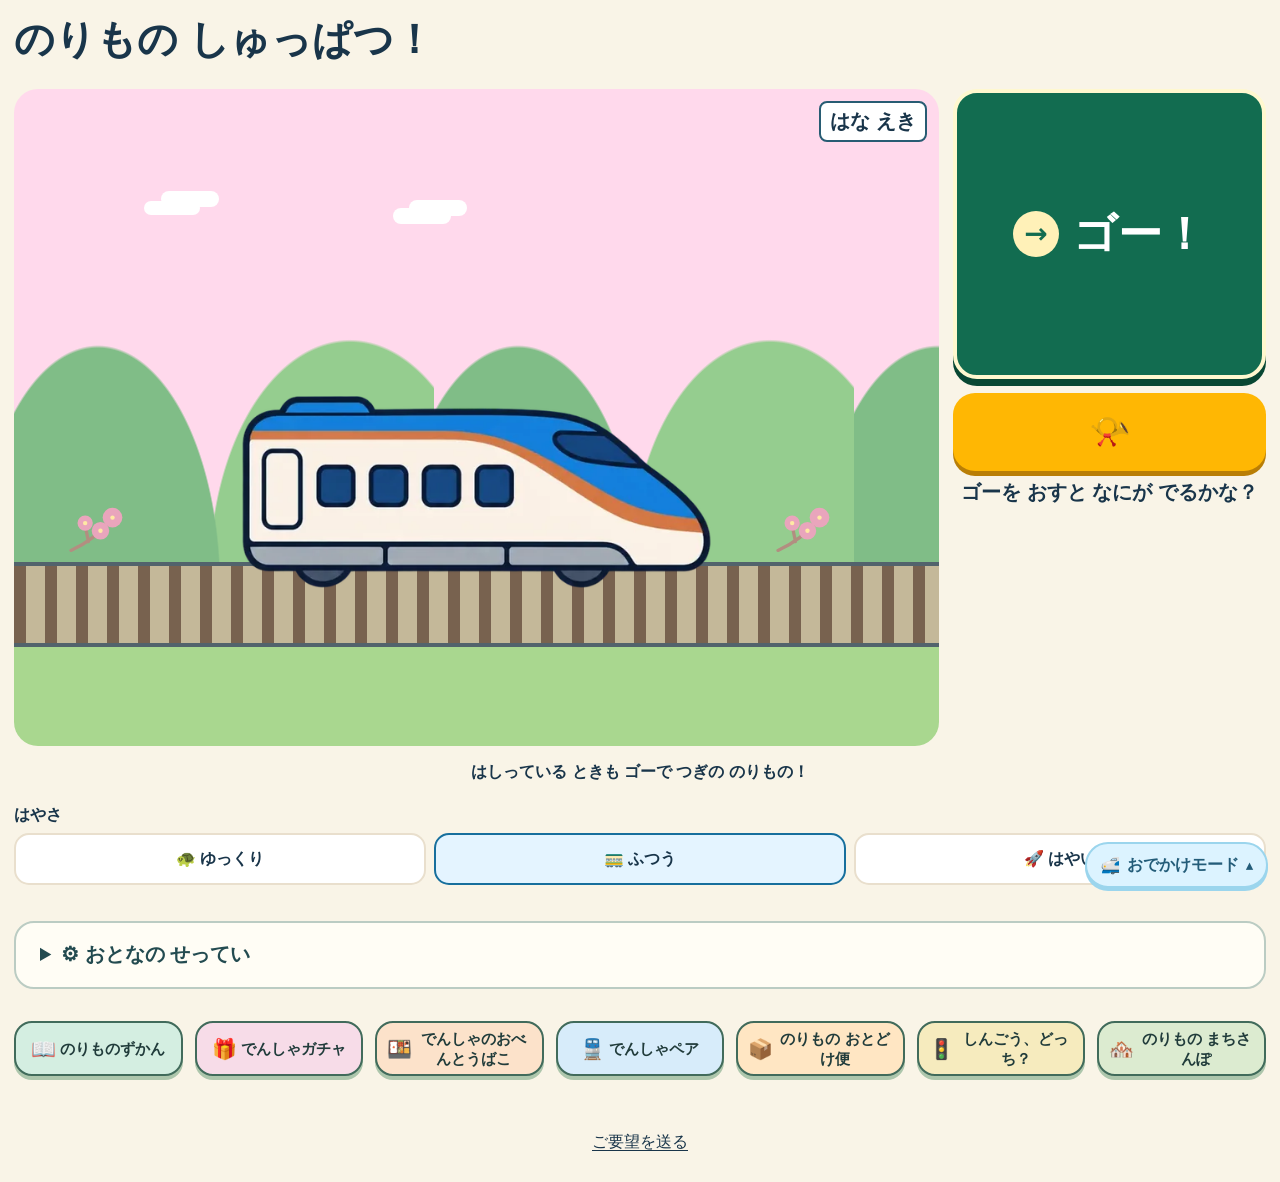
==== commit 0a77ba2d: "Enlarge play controls across vehicle games" ====
--- a/index.html
+++ b/index.html
@@ -305,7 +305,7 @@
 @media (orientation:landscape) and (min-width:740px){main > .scene{grid-row:2 / 6;min-height:clamp(290px,58dvh,530px)}main > .go-row{grid-row:2 / 4;flex-wrap:wrap;align-self:stretch}.go-row .go{flex-basis:100%;min-height:clamp(150px,30dvh,240px)}.go-row .horn{min-height:64px;margin-left:auto}main > .message{grid-row:4}main > #work-action{grid-row:5}}
 </style>
 <link rel="stylesheet" href="./assets/train-game-links.css?v=2">
-<link rel="stylesheet" href="./assets/toddler-controls.css?v=5"><script src="./assets/toddler-controls.js?v=5" defer></script>
+<link rel="stylesheet" href="./assets/toddler-controls.css?v=6"><script src="./assets/toddler-controls.js?v=5" defer></script>
 <link rel="manifest" href="./manifest.webmanifest">
 <link rel="apple-touch-icon" href="./icons/icon-180.png">
 <script defer src="./offline.js"></script>
@@ -343,7 +343,7 @@
 html:lang(ja) .pwa-en, html:not(:lang(ja)) .pwa-ja { display: none; }
 </style>
 <style>main > .norimono-heading { grid-row: 1; }</style>
-<link rel="stylesheet" href="./assets/norimono-layout.css?v=2">
+<link rel="stylesheet" href="./assets/norimono-layout.css?v=3">
 <main class="norimono norimono-departure">
 <div class="norimono-heading">
 <div class="topbar"><h1 id="title">のりもの しゅっぱつ！</h1><button type="button" id="lang">English</button></div>
--- a/assets/toddler-controls.css
+++ b/assets/toddler-controls.css
@@ -2,13 +2,13 @@
 button{touch-action:manipulation;-webkit-tap-highlight-color:transparent}
 button:focus-visible{outline:4px solid #276aa0;outline-offset:4px}
 button:is(#lang,#language,#sound,#mute){min-height:56px!important;min-width:64px}
-button:is(#next,#again,#mode){min-height:88px!important;padding:16px 22px!important;font-size:clamp(22px,3vw,32px)!important;border-radius:24px!important;line-height:1.3}
+button:is(#next,#again,#mode){min-height:112px!important;padding:16px 22px!important;font-size:clamp(22px,3vw,32px)!important;border-radius:24px!important;line-height:1.3}
 button:is(#next,#again):not(:disabled){box-shadow:0 6px #759d82}
 button:is(#next,#again,#mode):active{filter:brightness(1.08)}
 .hiiro-tapped{outline:4px solid #f4c74a!important;outline-offset:-5px}
 @media(orientation:landscape) and (min-width:740px){button#next{min-height:clamp(150px,32dvh,260px)!important;font-size:clamp(26px,3.5vw,42px)!important}}
 @media(prefers-reduced-motion:reduce){button{scroll-behavior:auto}}
-/* Keep the primary label readable without splitting a Japanese word. */
-#next{display:flex;flex-direction:column;align-items:center;justify-content:center;gap:10px;font-size:clamp(24px,2.2vw,30px)!important}#next-label{white-space:nowrap}#next>span[aria-hidden]{font-size:1.2em}
+/* Allow long labels to wrap within the primary button. */
+#next{display:flex;flex-direction:column;align-items:center;justify-content:center;gap:10px;font-size:clamp(24px,2.2vw,30px)!important}#next-label{white-space:normal;text-wrap:balance}#next>span[aria-hidden]{font-size:1.2em}
 
 .cards .card>span{font-size:clamp(22px,2.4vw,30px);word-break:keep-all;overflow-wrap:anywhere}
--- a/assets/norimono-layout.css
+++ b/assets/norimono-layout.css
@@ -1,11 +1,12 @@
 /* See DESIGN_SYSTEM.md for the layout and control conventions. */
 .norimono [hidden] { display: none !important; }
 
-.norimono :is(.primary-action, #next.primary-action, #again.primary-action, #mode.primary-action) {
+.norimono .primary-action,
+.norimono :is(#next, #again, #mode).primary-action {
   display: flex;
   align-items: center;
   justify-content: center;
-  min-height: 72px;
+  min-height: 112px;
   padding: 12px;
   border: 4px solid #fff8cf;
   border-radius: 24px;
@@ -18,11 +19,13 @@
   overflow-wrap: anywhere;
   touch-action: manipulation;
 }
-.norimono :is(.primary-action, #next.primary-action, #again.primary-action, #mode.primary-action):active {
+.norimono .primary-action:active,
+.norimono :is(#next, #again, #mode).primary-action:active {
   transform: translateY(4px);
   box-shadow: 0 3px #084733;
 }
-.norimono :is(.primary-action, #next.primary-action, #again.primary-action, #mode.primary-action):focus-visible {
+.norimono .primary-action:focus-visible,
+.norimono :is(#next, #again, #mode).primary-action:focus-visible {
   outline: 3px solid #122c82;
   outline-offset: 3px;
 }
@@ -62,7 +65,6 @@
   .norimono-departure { grid-template-columns: minmax(0,1fr) minmax(220px,25%); grid-template-rows: auto auto auto auto auto; gap: 8px 14px; }
   .norimono-departure > .scene { height: var(--play); min-height: 0; }
   .norimono-departure > .go-row { align-self: center; }
-  .norimono-departure .go-row .go { min-height: 33dvh; }
   .norimono-departure .go-row .horn { width: 100%; }
   .norimono-departure .go-row .go { font-size: clamp(23px,3.4vw,48px); }
   .norimono-departure .go-icon { width: clamp(30px,4vw,46px); font-size: 28px; }
@@ -72,9 +74,9 @@
   .norimono-delivery .action-panel { display: flex; flex-direction: column; justify-content: center; gap: 10px; }
   .norimono-delivery #message, .norimono-delivery #progress { margin: 0; min-height: 0; }
   .norimono-delivery .vehicles { grid-template-columns: 1fr; gap: 10px; }
-  .norimono-delivery .vehicles button { min-height: clamp(65px,14dvh,117px); font-size: 21px; }
+  .norimono-delivery .vehicles button { font-size: clamp(22px, 2.5vw, 31px); }
   .norimono-delivery .vehicles button img { height: clamp(34px,9dvh,74px); }
-  .norimono-delivery #next { width: 100%; min-height: 78px; margin: 0; }
+  .norimono-delivery #next { margin: 0; }
   .norimono-delivery .destination-art { font-size: clamp(42px,7vw,84px); }
   .norimono-delivery .depot { min-height: 88px; font-size: 20px; }
   .norimono-delivery .courier { height: clamp(75px,15dvh,130px); }
@@ -83,14 +85,14 @@
   .norimono-switch .play { display: grid; grid-template-columns: minmax(0,1fr) minmax(220px,25%); gap: 14px; align-items: center; min-height: var(--play); }
   .norimono-switch .board { margin: 0; }
   .norimono-switch .controls { display: grid; grid-template-columns: 1fr; gap: 12px; }
-  .norimono-switch .controls button { width: 100%; min-height: clamp(68px,13dvh,110px); font-size: 22px; }
+  .norimono-switch .controls button { width: 100%; font-size: clamp(22px, 2.6vw, 32px); }
   .norimono-switch .controls #go { grid-column: 1; margin: 0; }
   .norimono-switch #message, .norimono-switch #progress { margin: 0; }
   .norimono-town { display: grid; grid-template-columns: minmax(0,1fr) minmax(210px,22%); gap: 8px 14px; align-items: center; }
   .norimono-town > header, .norimono-town > #status { grid-column: 1 / -1; }
   .norimono-town:not(.bigger) > #map { grid-area: 2 / 1; max-height: var(--play); margin: 0; }
   .norimono-town:not(.bigger) > nav.town-choices { grid-area: 2 / 2; display: grid; }
-  .norimono-town > nav.town-choices button { min-height: clamp(54px, 11dvh, 90px); font-size: 20px; }
+  .norimono-town > nav.town-choices button { font-size: 22px; }
   .norimono-gacha { grid-template-columns: minmax(0,1fr) minmax(220px,25%); gap: 8px 14px; }
   .norimono-gacha .stage { min-height: var(--play); display: flex; flex-direction: column; justify-content: center; }
   .norimono-gacha .train-area { min-height: clamp(180px,49dvh,490px); }
@@ -98,20 +100,20 @@
   .norimono-bento { grid-template-columns: minmax(0,1fr) minmax(220px,25%); gap: 8px 14px; }
   .norimono-bento #board { max-width: 100%; align-self: center; }
   .norimono-bento #tray { align-self: center; width: 100%; max-width: none; gap: 8px; }
-  .norimono-bento #tray .piece { min-height: clamp(65px,13dvh,107px)!important; }
-  .norimono-bento #tray .piece img { height: 55px!important; }
+  .norimono-bento #tray .piece { min-height: clamp(108px, 18dvh, 150px)!important; }
+  .norimono-bento #tray .piece img { height: clamp(58px, 10dvh, 86px)!important; }
   .norimono-pairs { grid-template-columns: minmax(0,1fr) minmax(220px,25%); gap: 8px 14px; }
   .norimono-pairs #board { max-width: none; }
   .norimono-pairs .card { height: clamp(130px,30dvh,300px); }
   .norimono-pairs #track { align-self: center; height: clamp(140px,27dvh,240px); }
-  .norimono-pairs #actions :is(#again, #mode).primary-action { min-height: 84px; font-size: clamp(18px,2.2vw,30px); }
+  .norimono-pairs #actions :is(#again, #mode).primary-action { min-height: 112px; font-size: clamp(21px,2.4vw,32px); }
   .norimono-book #browse { display: grid; grid-template-columns: minmax(0,1fr) minmax(170px,20%); align-items: center; gap: 8px 14px; }
   .norimono-book #hint { grid-column: 1/-1; }
   .norimono-book .cards { min-height: calc(var(--play) - 35px); grid-template-columns: repeat(3,minmax(0,1fr)); gap: 12px; }
   .norimono-book .cards .card { min-height: 0; }
   .norimono-book .cards .card img { height: clamp(72px,13dvh,124px); }
   .norimono-book #browse .pager { display: grid; justify-content: stretch; justify-items: stretch; gap: 14px; margin: 0; }
-  .norimono-book #browse .pager .arrow { width: 100%; min-height: 88px; }
+  .norimono-book #browse .pager .arrow { width: 100%; min-height: 105px; }
 }
 
 .parent-settings{grid-column:1/-1;width:100%;text-align:left;margin:28px 0 0;border:2px solid #bbccc3;border-radius:20px;background:#fffdf5;color:#234b50;overflow:hidden}
@@ -126,3 +128,30 @@
 .parent-volume { display: flex; align-items: center; flex-wrap: wrap; gap: 10px; }
 .parent-volume input { max-width: 45vw; }
 .norimono-town.bigger > .parent-settings { display: none; }
+
+/* Large targets for play actions, including touch layouts. */
+.norimono-departure .go-row #go { min-height: clamp(144px, 34dvh, 290px); }
+.norimono-departure .go-row #horn,
+.norimono-departure #work-action:not([hidden]) { min-height: 78px; }
+.norimono-departure .go-row #horn { min-width: 76px; }
+.norimono-delivery #depot { min-height: 96px; min-width: 114px; }
+.norimono-delivery .vehicles button { min-height: 100px; }
+.norimono-delivery #next { min-height: 115px; width: 100%; }
+.norimono-switch .controls button { min-height: 82px; }
+.norimono-switch .controls #go { min-height: 118px; width: 100%; }
+.norimono-switch .station { min-height: 64px; }
+.norimono-switch .lever { width: clamp(58px, 10vw, 100px); height: auto; aspect-ratio: 1; }
+.norimono-town .town-choices button { min-height: 76px; }
+.norimono-town .hit { stroke: transparent; stroke-width: 24px; }
+.norimono-town .vehicle:focus-visible .hit { stroke-width: 3px; }
+.norimono-gacha #train-button { min-height: 180px; }
+.norimono-bento #again { width: 100%; }
+.norimono-book .pager .arrow { min-height: 96px; }
+
+@media (orientation: landscape) and (min-width: 740px) and (min-height: 360px) {
+  .norimono-delivery .vehicles button { min-height: clamp(100px, 18dvh, 155px); }
+  .norimono-delivery #next { min-height: 135px; }
+  .norimono-switch .controls button { min-height: clamp(94px, 17dvh, 145px); }
+  .norimono-switch .controls #go { min-height: clamp(118px, 23dvh, 195px); }
+  .norimono-town .town-choices button { min-height: clamp(78px, 14dvh, 115px); }
+}
